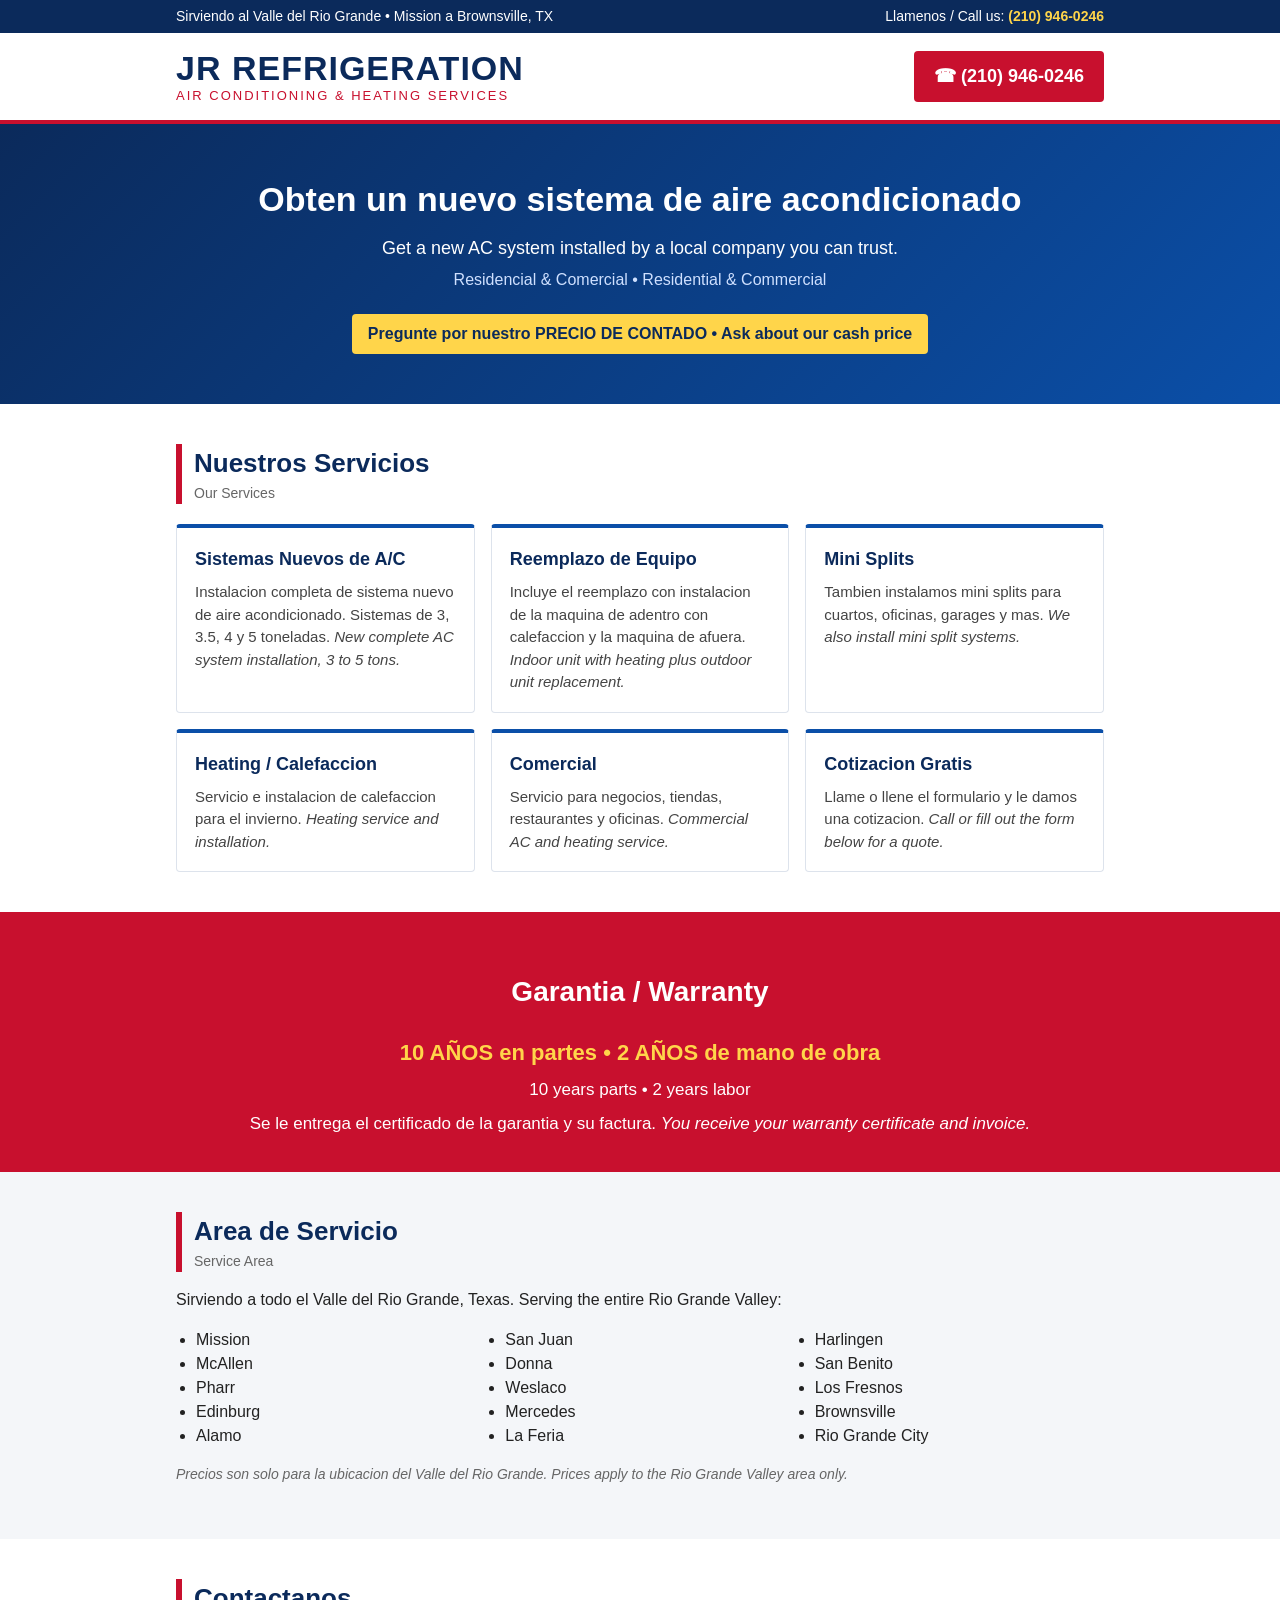
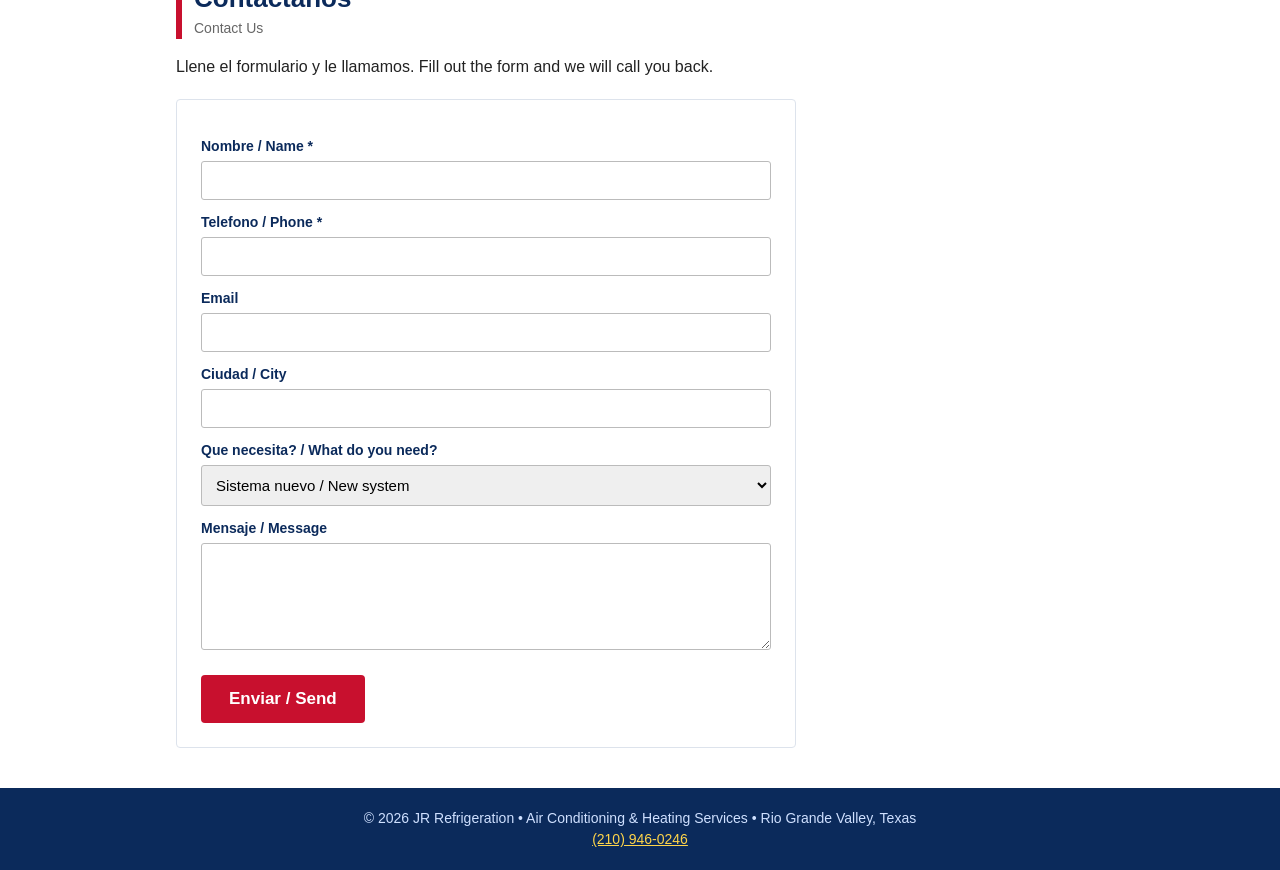
==== index.html @ d0d2687f "Redirect http to https Co-Authored-By: Claude Fable 5.1 <noreply@anthropic.com>" ====
<!DOCTYPE html>
<html lang="es">
<head>
<meta charset="utf-8">
<script>if(location.protocol==="http:"&&location.hostname.indexOf("localhost")<0){location.replace("https://"+location.host+location.pathname+location.search);}</script>
<title>JR Refrigeration | Aire Acondicionado y Heating | Rio Grande Valley, TX</title>
<meta name="viewport" content="width=device-width, initial-scale=1">
<meta name="description" content="JR Refrigeration - instalacion de aire acondicionado, heating y mini splits. Residencial y comercial. Sirviendo al Valle del Rio Grande desde Mission hasta Brownsville, Texas.">
<style>
* { box-sizing: border-box; }
body { margin: 0; font-family: Arial, Helvetica, sans-serif; color: #222; background: #f4f6f9; line-height: 1.5; }
a { color: #0b4fa8; }
.wrap { max-width: 960px; margin: 0 auto; padding: 0 16px; }

.topbar { background: #0b2a5b; color: #fff; font-size: 14px; padding: 6px 0; }
.topbar .wrap { display: flex; justify-content: space-between; flex-wrap: wrap; gap: 6px; }
.topbar a { color: #ffd54a; text-decoration: none; font-weight: bold; }

header { background: #ffffff; border-bottom: 4px solid #c8102e; padding: 18px 0; }
header .wrap { display: flex; align-items: center; justify-content: space-between; flex-wrap: wrap; gap: 12px; }
.logo { font-size: 34px; font-weight: 900; color: #0b2a5b; letter-spacing: 1px; line-height: 1; }
.logo span { display: block; font-size: 13px; font-weight: normal; letter-spacing: 2px; color: #c8102e; margin-top: 4px; }
.callbtn { background: #c8102e; color: #fff; text-decoration: none; padding: 12px 20px; border-radius: 4px; font-weight: bold; font-size: 18px; }

.hero { background: #0b4fa8; background: linear-gradient(135deg, #0b2a5b 0%, #0b4fa8 100%); color: #fff; padding: 50px 0; text-align: center; }
.hero h1 { margin: 0 0 10px; font-size: 34px; }
.hero p { margin: 6px 0; font-size: 18px; }
.hero .sub { color: #cfe0ff; font-size: 16px; }
.hero .badge { display: inline-block; background: #ffd54a; color: #0b2a5b; font-weight: bold; padding: 8px 16px; border-radius: 4px; margin-top: 16px; }

section { padding: 40px 0; }
section h2 { color: #0b2a5b; font-size: 26px; margin: 0 0 6px; border-left: 6px solid #c8102e; padding-left: 12px; }
section h2 small { display: block; font-size: 14px; color: #666; font-weight: normal; }
.white { background: #fff; }

.grid { display: grid; grid-template-columns: repeat(auto-fit, minmax(260px, 1fr)); gap: 16px; margin-top: 20px; }
.card { background: #fff; border: 1px solid #dde3ec; border-top: 4px solid #0b4fa8; padding: 18px; border-radius: 4px; }
.card h3 { margin: 0 0 8px; color: #0b2a5b; font-size: 18px; }
.card p { margin: 0; font-size: 15px; color: #444; }

.warranty { background: #c8102e; color: #fff; text-align: center; padding: 36px 0; }
.warranty h2 { color: #fff; border: 0; padding: 0; font-size: 28px; }
.warranty p { margin: 8px 0 0; font-size: 17px; }
.warranty .big { font-size: 22px; font-weight: bold; color: #ffd54a; }

.cities { columns: 3; column-gap: 20px; margin: 16px 0 0; padding-left: 20px; }
.note { font-size: 14px; color: #666; font-style: italic; margin-top: 16px; }

form { background: #fff; border: 1px solid #dde3ec; padding: 24px; border-radius: 4px; margin-top: 20px; max-width: 620px; }
form label { display: block; font-weight: bold; margin: 12px 0 4px; font-size: 14px; color: #0b2a5b; }
form input, form select, form textarea { width: 100%; padding: 10px; border: 1px solid #bbb; border-radius: 3px; font-size: 15px; font-family: Arial; }
form button { margin-top: 18px; background: #c8102e; color: #fff; border: 0; padding: 14px 28px; font-size: 17px; font-weight: bold; border-radius: 4px; cursor: pointer; }
form button:hover { background: #a50d25; }

footer { background: #0b2a5b; color: #cfe0ff; text-align: center; padding: 20px 0; font-size: 14px; }
footer a { color: #ffd54a; }

@media (max-width: 600px) {
  .logo { font-size: 28px; }
  .hero h1 { font-size: 26px; }
  .cities { columns: 2; }
}
</style>
</head>
<body>

<div class="topbar">
  <div class="wrap">
    <div>Sirviendo al Valle del Rio Grande &bull; Mission a Brownsville, TX</div>
    <div>Llamenos / Call us: <a href="tel:+12109460246">(210) 946-0246</a></div>
  </div>
</div>

<header>
  <div class="wrap">
    <div class="logo">JR REFRIGERATION<span>AIR CONDITIONING &amp; HEATING SERVICES</span></div>
    <a class="callbtn" href="tel:+12109460246">&#9742; (210) 946-0246</a>
  </div>
</header>

<div class="hero">
  <div class="wrap">
    <h1>Obten un nuevo sistema de aire acondicionado</h1>
    <p>Get a new AC system installed by a local company you can trust.</p>
    <p class="sub">Residencial &amp; Comercial &bull; Residential &amp; Commercial</p>
    <div class="badge">Pregunte por nuestro PRECIO DE CONTADO &bull; Ask about our cash price</div>
  </div>
</div>

<section class="white">
  <div class="wrap">
    <h2>Nuestros Servicios <small>Our Services</small></h2>
    <div class="grid">
      <div class="card">
        <h3>Sistemas Nuevos de A/C</h3>
        <p>Instalacion completa de sistema nuevo de aire acondicionado. Sistemas de 3, 3.5, 4 y 5 toneladas. <em>New complete AC system installation, 3 to 5 tons.</em></p>
      </div>
      <div class="card">
        <h3>Reemplazo de Equipo</h3>
        <p>Incluye el reemplazo con instalacion de la maquina de adentro con calefaccion y la maquina de afuera. <em>Indoor unit with heating plus outdoor unit replacement.</em></p>
      </div>
      <div class="card">
        <h3>Mini Splits</h3>
        <p>Tambien instalamos mini splits para cuartos, oficinas, garages y mas. <em>We also install mini split systems.</em></p>
      </div>
      <div class="card">
        <h3>Heating / Calefaccion</h3>
        <p>Servicio e instalacion de calefaccion para el invierno. <em>Heating service and installation.</em></p>
      </div>
      <div class="card">
        <h3>Comercial</h3>
        <p>Servicio para negocios, tiendas, restaurantes y oficinas. <em>Commercial AC and heating service.</em></p>
      </div>
      <div class="card">
        <h3>Cotizacion Gratis</h3>
        <p>Llame o llene el formulario y le damos una cotizacion. <em>Call or fill out the form below for a quote.</em></p>
      </div>
    </div>
  </div>
</section>

<div class="warranty">
  <div class="wrap">
    <h2>Garantia / Warranty</h2>
    <p class="big">10 AÑOS en partes &bull; 2 AÑOS de mano de obra</p>
    <p>10 years parts &bull; 2 years labor</p>
    <p>Se le entrega el certificado de la garantia y su factura. <em>You receive your warranty certificate and invoice.</em></p>
  </div>
</div>

<section>
  <div class="wrap">
    <h2>Area de Servicio <small>Service Area</small></h2>
    <p>Sirviendo a todo el Valle del Rio Grande, Texas. Serving the entire Rio Grande Valley:</p>
    <ul class="cities">
      <li>Mission</li><li>McAllen</li><li>Pharr</li><li>Edinburg</li><li>Alamo</li><li>San Juan</li>
      <li>Donna</li><li>Weslaco</li><li>Mercedes</li><li>La Feria</li><li>Harlingen</li><li>San Benito</li>
      <li>Los Fresnos</li><li>Brownsville</li><li>Rio Grande City</li>
    </ul>
    <p class="note">Precios son solo para la ubicacion del Valle del Rio Grande. Prices apply to the Rio Grande Valley area only.</p>
  </div>
</section>

<section class="white" id="contacto">
  <div class="wrap">
    <h2>Contactanos <small>Contact Us</small></h2>
    <p>Llene el formulario y le llamamos. Fill out the form and we will call you back.</p>
    <form action="https://formsubmit.co/gr3742780@gmail.com" method="POST">
      <input type="hidden" name="_subject" value="Nuevo contacto - JR Refrigeration website">
      <input type="hidden" name="_captcha" value="false">
      <input type="hidden" name="_template" value="table">
      <label>Nombre / Name *</label>
      <input type="text" name="nombre" required>
      <label>Telefono / Phone *</label>
      <input type="tel" name="telefono" required>
      <label>Email</label>
      <input type="email" name="email">
      <label>Ciudad / City</label>
      <input type="text" name="ciudad">
      <label>Que necesita? / What do you need?</label>
      <select name="servicio">
        <option>Sistema nuevo / New system</option>
        <option>Reemplazo de equipo / Replacement</option>
        <option>Mini split</option>
        <option>Heating / Calefaccion</option>
        <option>Comercial / Commercial</option>
        <option>Otro / Other</option>
      </select>
      <label>Mensaje / Message</label>
      <textarea name="mensaje" rows="5"></textarea>
      <button type="submit">Enviar / Send</button>
    </form>
  </div>
</section>

<footer>
  <div class="wrap">
    &copy; 2026 JR Refrigeration &bull; Air Conditioning &amp; Heating Services &bull; Rio Grande Valley, Texas<br>
    <a href="tel:+12109460246">(210) 946-0246</a>
  </div>
</footer>

</body>
</html>
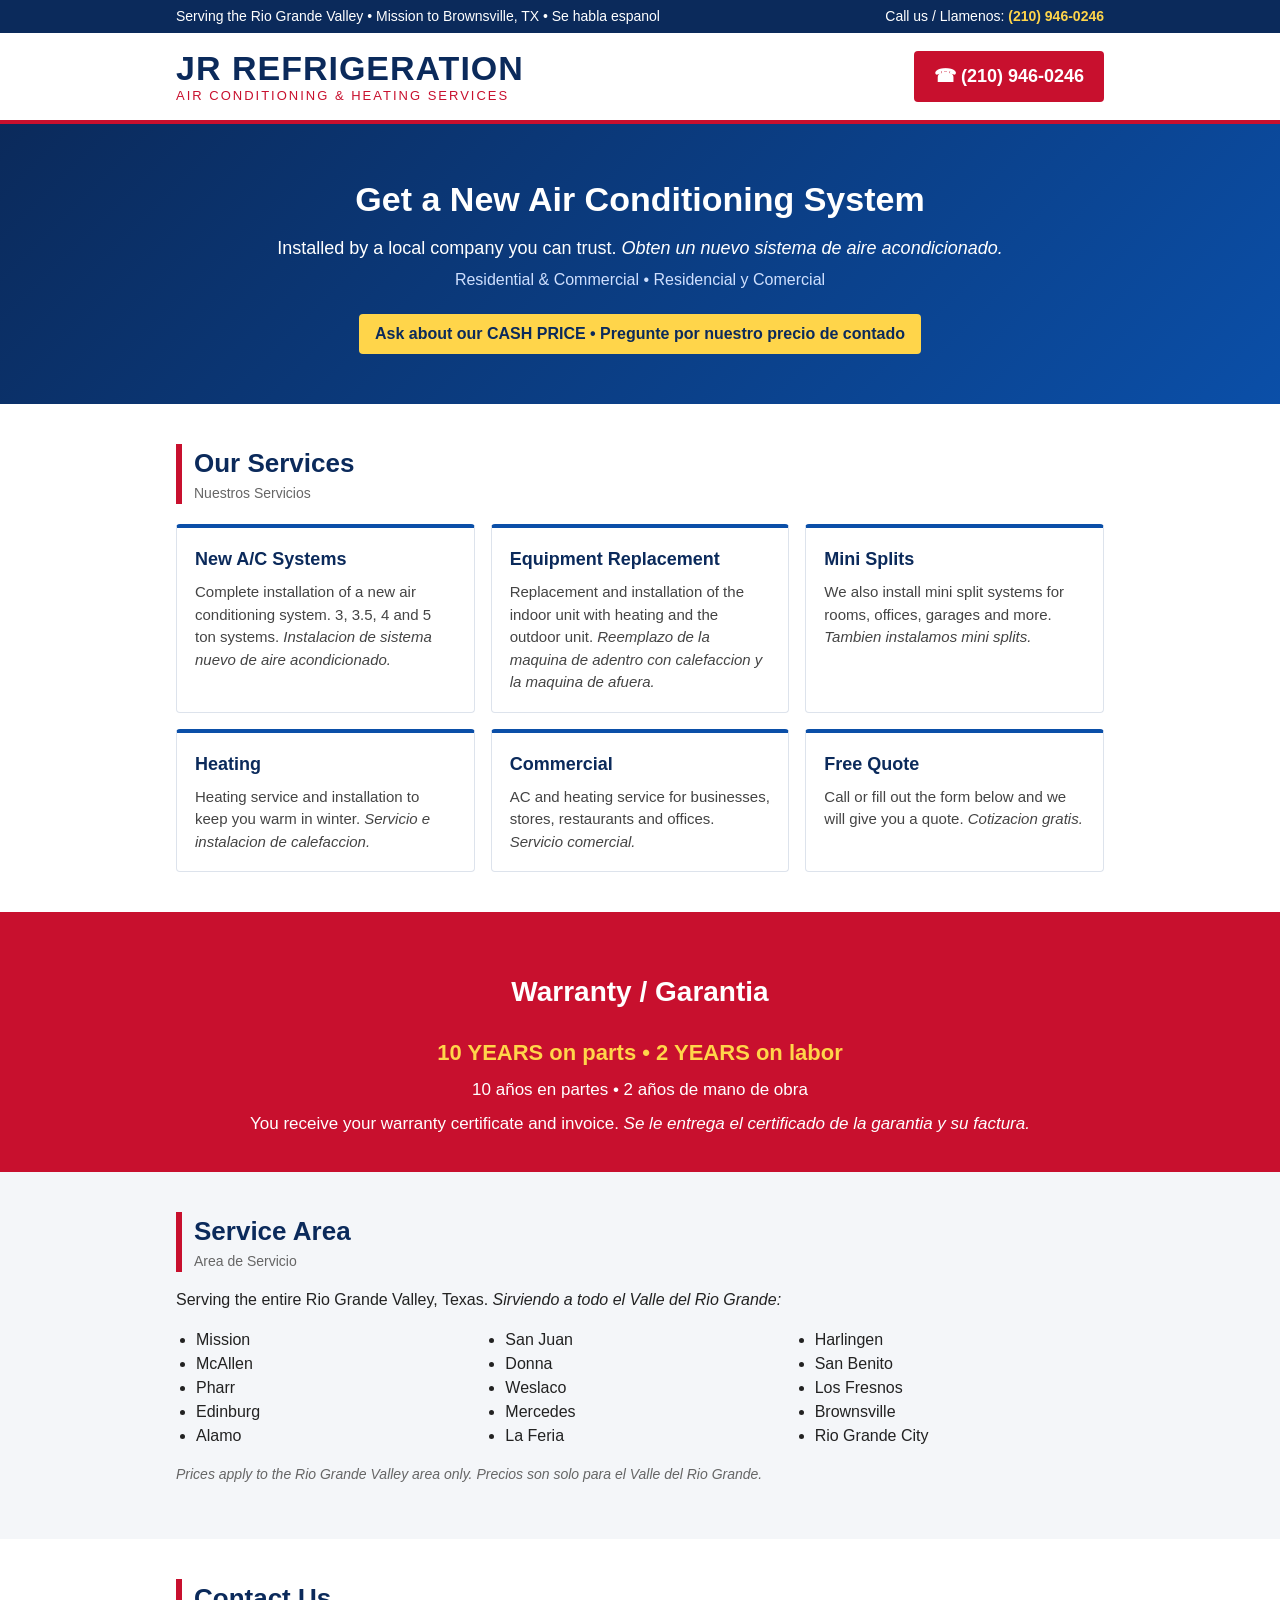
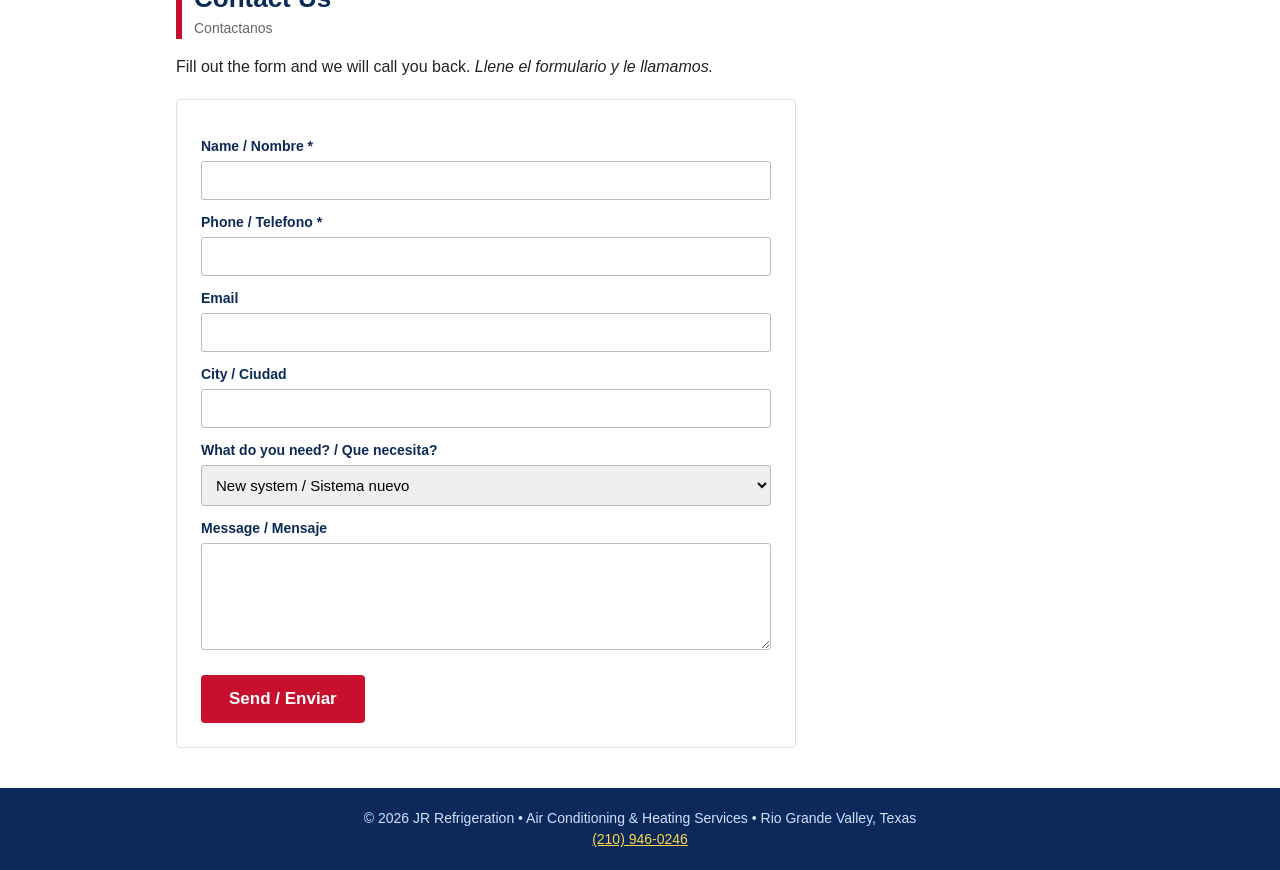
==== commit 2a59a7c4: "English-first copy Co-Authored-By: Claude Fable 5.1 <noreply@anthropic.com>" ====
--- a/index.html
+++ b/index.html
@@ -1,11 +1,11 @@
 <!DOCTYPE html>
-<html lang="es">
+<html lang="en">
 <head>
 <meta charset="utf-8">
 <script>if(location.protocol==="http:"&&location.hostname.indexOf("localhost")<0){location.replace("https://"+location.host+location.pathname+location.search);}</script>
-<title>JR Refrigeration | Aire Acondicionado y Heating | Rio Grande Valley, TX</title>
+<title>JR Refrigeration | Air Conditioning &amp; Heating | Rio Grande Valley, TX</title>
 <meta name="viewport" content="width=device-width, initial-scale=1">
-<meta name="description" content="JR Refrigeration - instalacion de aire acondicionado, heating y mini splits. Residencial y comercial. Sirviendo al Valle del Rio Grande desde Mission hasta Brownsville, Texas.">
+<meta name="description" content="JR Refrigeration - air conditioning installation, heating and mini splits. Residential and commercial. Serving the Rio Grande Valley from Mission to Brownsville, Texas. Se habla espanol.">
 <style>
 * { box-sizing: border-box; }
 body { margin: 0; font-family: Arial, Helvetica, sans-serif; color: #222; background: #f4f6f9; line-height: 1.5; }
@@ -66,8 +66,8 @@
 
 <div class="topbar">
   <div class="wrap">
-    <div>Sirviendo al Valle del Rio Grande &bull; Mission a Brownsville, TX</div>
-    <div>Llamenos / Call us: <a href="tel:+12109460246">(210) 946-0246</a></div>
+    <div>Serving the Rio Grande Valley &bull; Mission to Brownsville, TX &bull; Se habla espanol</div>
+    <div>Call us / Llamenos: <a href="tel:+12109460246">(210) 946-0246</a></div>
   </div>
 </div>
 
@@ -80,40 +80,40 @@
 
 <div class="hero">
   <div class="wrap">
-    <h1>Obten un nuevo sistema de aire acondicionado</h1>
-    <p>Get a new AC system installed by a local company you can trust.</p>
-    <p class="sub">Residencial &amp; Comercial &bull; Residential &amp; Commercial</p>
-    <div class="badge">Pregunte por nuestro PRECIO DE CONTADO &bull; Ask about our cash price</div>
+    <h1>Get a New Air Conditioning System</h1>
+    <p>Installed by a local company you can trust. <em>Obten un nuevo sistema de aire acondicionado.</em></p>
+    <p class="sub">Residential &amp; Commercial &bull; Residencial y Comercial</p>
+    <div class="badge">Ask about our CASH PRICE &bull; Pregunte por nuestro precio de contado</div>
   </div>
 </div>
 
 <section class="white">
   <div class="wrap">
-    <h2>Nuestros Servicios <small>Our Services</small></h2>
+    <h2>Our Services <small>Nuestros Servicios</small></h2>
     <div class="grid">
       <div class="card">
-        <h3>Sistemas Nuevos de A/C</h3>
-        <p>Instalacion completa de sistema nuevo de aire acondicionado. Sistemas de 3, 3.5, 4 y 5 toneladas. <em>New complete AC system installation, 3 to 5 tons.</em></p>
+        <h3>New A/C Systems</h3>
+        <p>Complete installation of a new air conditioning system. 3, 3.5, 4 and 5 ton systems. <em>Instalacion de sistema nuevo de aire acondicionado.</em></p>
       </div>
       <div class="card">
-        <h3>Reemplazo de Equipo</h3>
-        <p>Incluye el reemplazo con instalacion de la maquina de adentro con calefaccion y la maquina de afuera. <em>Indoor unit with heating plus outdoor unit replacement.</em></p>
+        <h3>Equipment Replacement</h3>
+        <p>Replacement and installation of the indoor unit with heating and the outdoor unit. <em>Reemplazo de la maquina de adentro con calefaccion y la maquina de afuera.</em></p>
       </div>
       <div class="card">
         <h3>Mini Splits</h3>
-        <p>Tambien instalamos mini splits para cuartos, oficinas, garages y mas. <em>We also install mini split systems.</em></p>
+        <p>We also install mini split systems for rooms, offices, garages and more. <em>Tambien instalamos mini splits.</em></p>
       </div>
       <div class="card">
-        <h3>Heating / Calefaccion</h3>
-        <p>Servicio e instalacion de calefaccion para el invierno. <em>Heating service and installation.</em></p>
+        <h3>Heating</h3>
+        <p>Heating service and installation to keep you warm in winter. <em>Servicio e instalacion de calefaccion.</em></p>
       </div>
       <div class="card">
-        <h3>Comercial</h3>
-        <p>Servicio para negocios, tiendas, restaurantes y oficinas. <em>Commercial AC and heating service.</em></p>
+        <h3>Commercial</h3>
+        <p>AC and heating service for businesses, stores, restaurants and offices. <em>Servicio comercial.</em></p>
       </div>
       <div class="card">
-        <h3>Cotizacion Gratis</h3>
-        <p>Llame o llene el formulario y le damos una cotizacion. <em>Call or fill out the form below for a quote.</em></p>
+        <h3>Free Quote</h3>
+        <p>Call or fill out the form below and we will give you a quote. <em>Cotizacion gratis.</em></p>
       </div>
     </div>
   </div>
@@ -121,54 +121,54 @@
 
 <div class="warranty">
   <div class="wrap">
-    <h2>Garantia / Warranty</h2>
-    <p class="big">10 AÑOS en partes &bull; 2 AÑOS de mano de obra</p>
-    <p>10 years parts &bull; 2 years labor</p>
-    <p>Se le entrega el certificado de la garantia y su factura. <em>You receive your warranty certificate and invoice.</em></p>
+    <h2>Warranty / Garantia</h2>
+    <p class="big">10 YEARS on parts &bull; 2 YEARS on labor</p>
+    <p>10 años en partes &bull; 2 años de mano de obra</p>
+    <p>You receive your warranty certificate and invoice. <em>Se le entrega el certificado de la garantia y su factura.</em></p>
   </div>
 </div>
 
 <section>
   <div class="wrap">
-    <h2>Area de Servicio <small>Service Area</small></h2>
-    <p>Sirviendo a todo el Valle del Rio Grande, Texas. Serving the entire Rio Grande Valley:</p>
+    <h2>Service Area <small>Area de Servicio</small></h2>
+    <p>Serving the entire Rio Grande Valley, Texas. <em>Sirviendo a todo el Valle del Rio Grande:</em></p>
     <ul class="cities">
       <li>Mission</li><li>McAllen</li><li>Pharr</li><li>Edinburg</li><li>Alamo</li><li>San Juan</li>
       <li>Donna</li><li>Weslaco</li><li>Mercedes</li><li>La Feria</li><li>Harlingen</li><li>San Benito</li>
       <li>Los Fresnos</li><li>Brownsville</li><li>Rio Grande City</li>
     </ul>
-    <p class="note">Precios son solo para la ubicacion del Valle del Rio Grande. Prices apply to the Rio Grande Valley area only.</p>
+    <p class="note">Prices apply to the Rio Grande Valley area only. Precios son solo para el Valle del Rio Grande.</p>
   </div>
 </section>
 
 <section class="white" id="contacto">
   <div class="wrap">
-    <h2>Contactanos <small>Contact Us</small></h2>
-    <p>Llene el formulario y le llamamos. Fill out the form and we will call you back.</p>
+    <h2>Contact Us <small>Contactanos</small></h2>
+    <p>Fill out the form and we will call you back. <em>Llene el formulario y le llamamos.</em></p>
     <form action="https://formsubmit.co/gr3742780@gmail.com" method="POST">
-      <input type="hidden" name="_subject" value="Nuevo contacto - JR Refrigeration website">
+      <input type="hidden" name="_subject" value="New contact - JR Refrigeration website">
       <input type="hidden" name="_captcha" value="false">
       <input type="hidden" name="_template" value="table">
-      <label>Nombre / Name *</label>
+      <label>Name / Nombre *</label>
       <input type="text" name="nombre" required>
-      <label>Telefono / Phone *</label>
+      <label>Phone / Telefono *</label>
       <input type="tel" name="telefono" required>
       <label>Email</label>
       <input type="email" name="email">
-      <label>Ciudad / City</label>
+      <label>City / Ciudad</label>
       <input type="text" name="ciudad">
-      <label>Que necesita? / What do you need?</label>
+      <label>What do you need? / Que necesita?</label>
       <select name="servicio">
-        <option>Sistema nuevo / New system</option>
-        <option>Reemplazo de equipo / Replacement</option>
+        <option>New system / Sistema nuevo</option>
+        <option>Replacement / Reemplazo de equipo</option>
         <option>Mini split</option>
         <option>Heating / Calefaccion</option>
-        <option>Comercial / Commercial</option>
-        <option>Otro / Other</option>
+        <option>Commercial / Comercial</option>
+        <option>Other / Otro</option>
       </select>
-      <label>Mensaje / Message</label>
+      <label>Message / Mensaje</label>
       <textarea name="mensaje" rows="5"></textarea>
-      <button type="submit">Enviar / Send</button>
+      <button type="submit">Send / Enviar</button>
     </form>
   </div>
 </section>
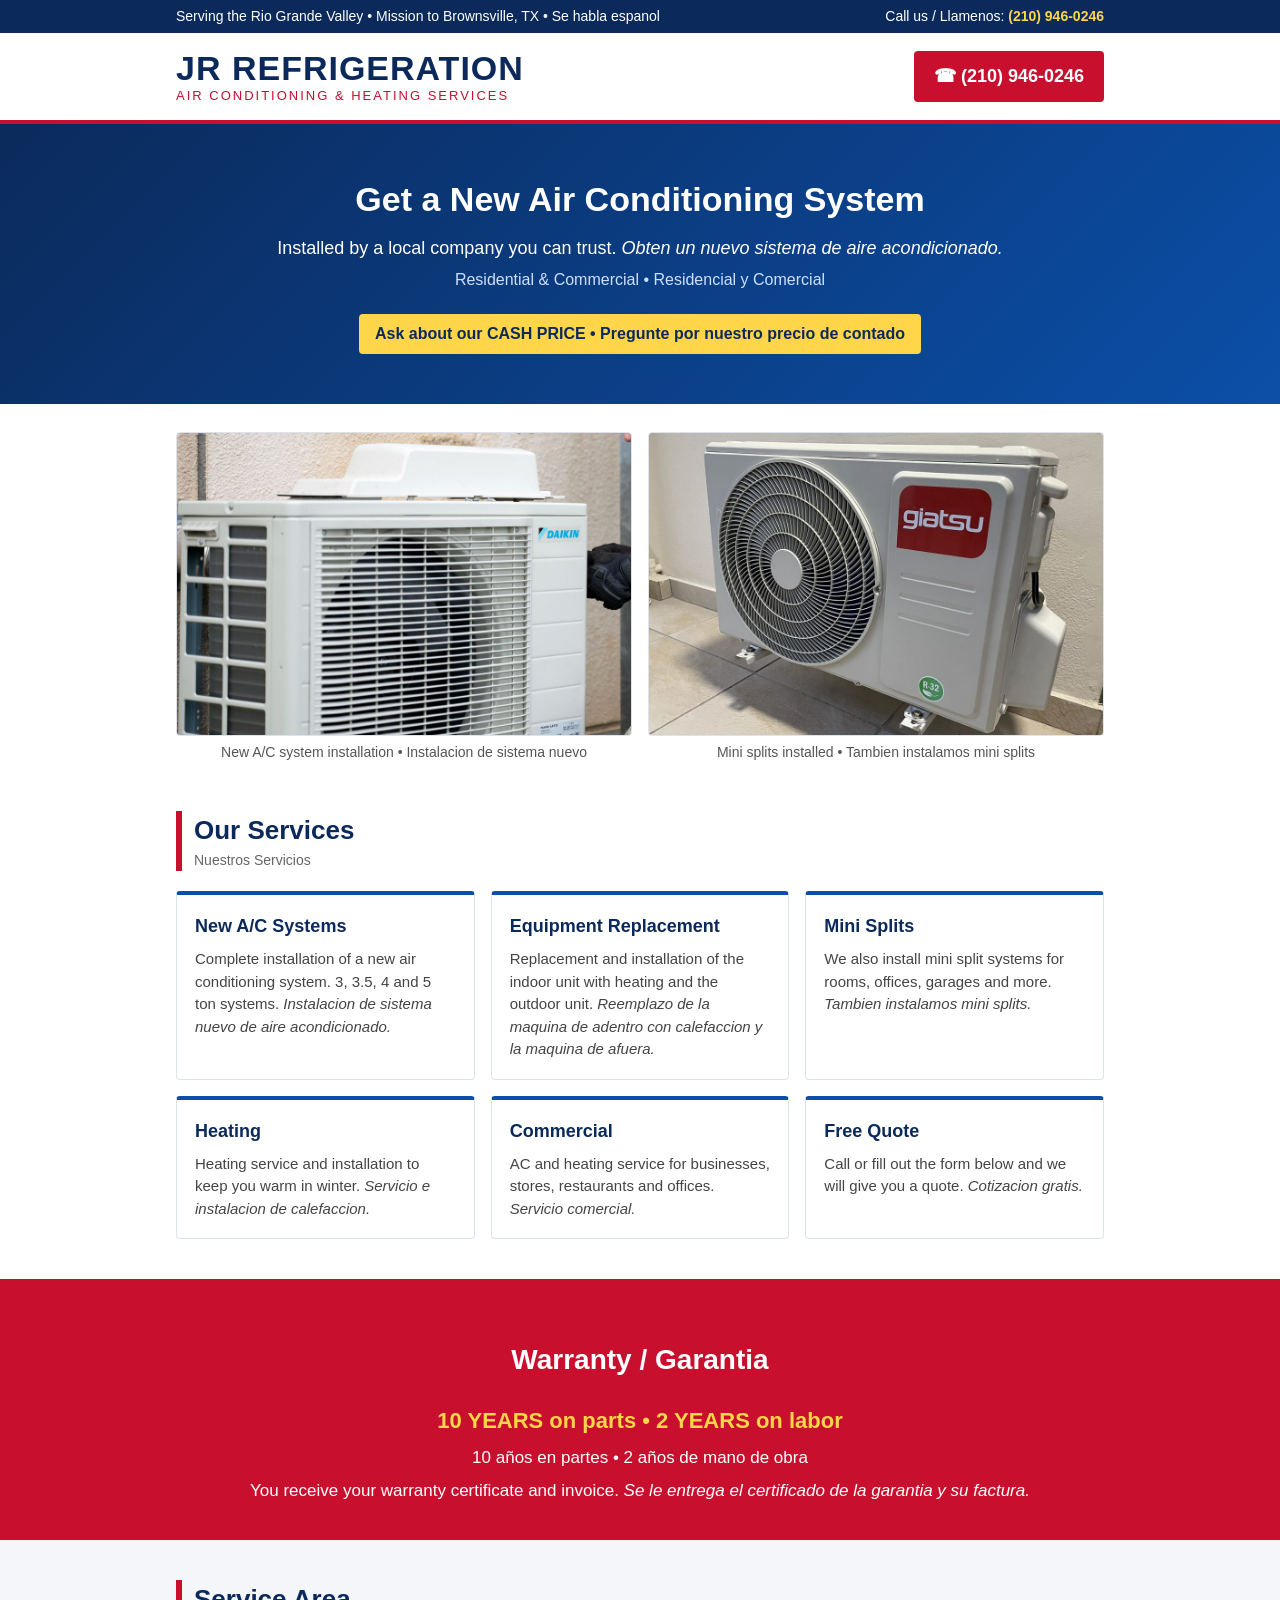
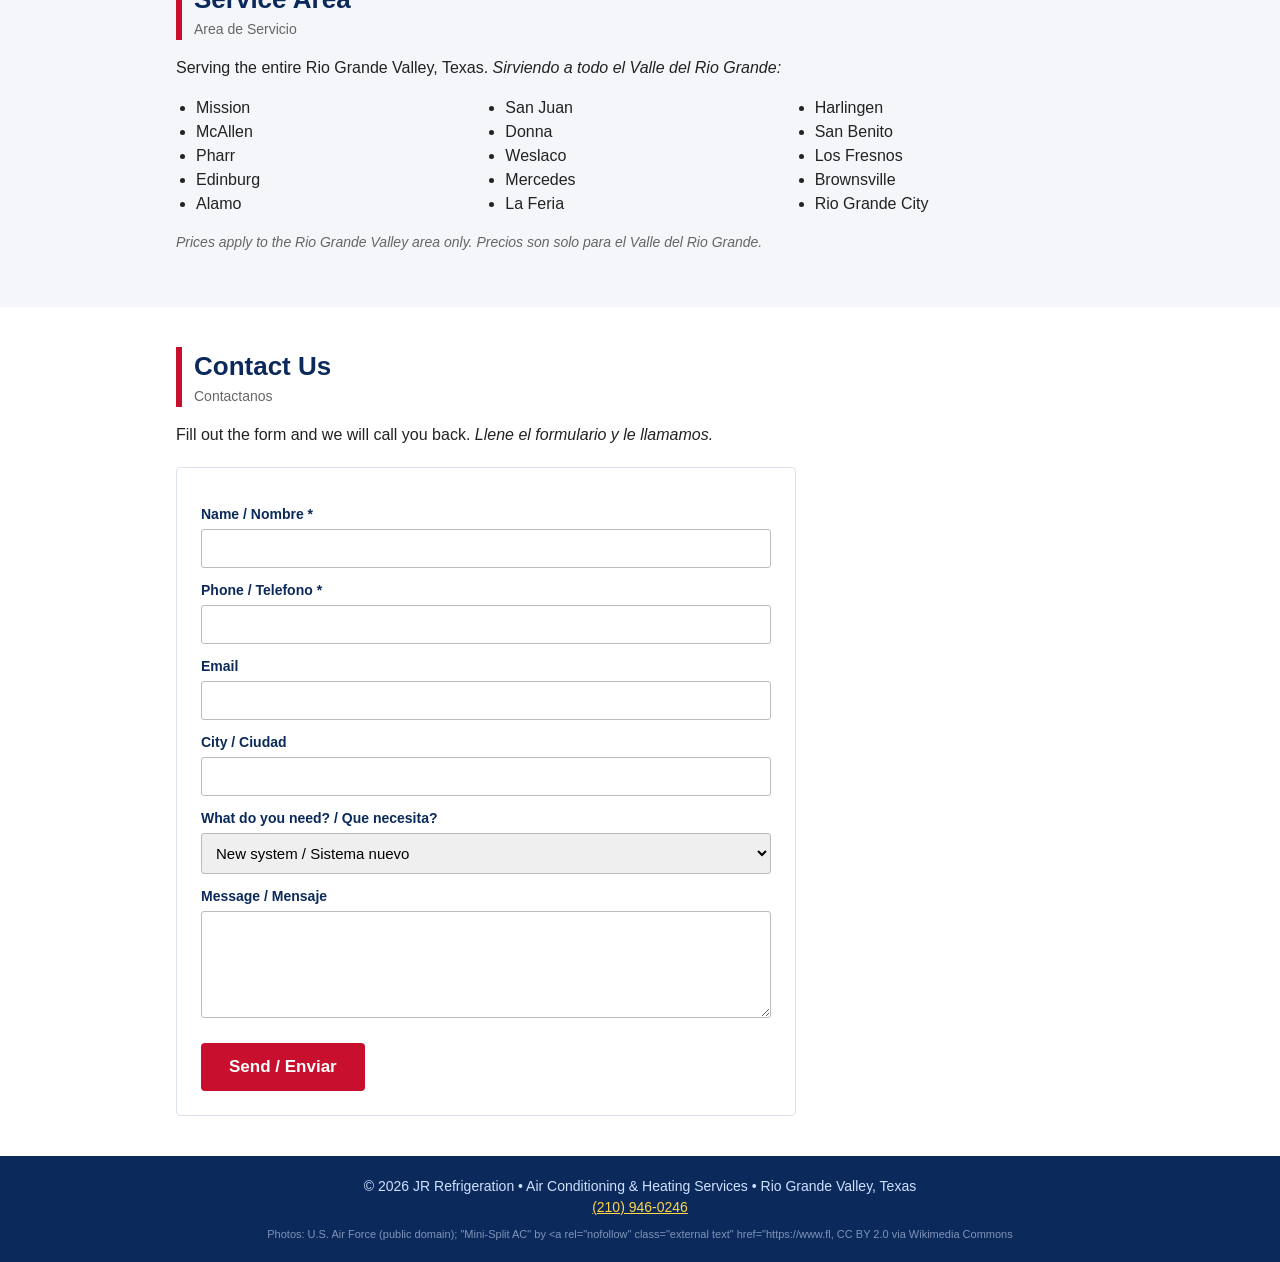
==== commit 27d3936c: "Add two photos Co-Authored-By: Claude Fable 5.1 <noreply@anthropic.com>" ====
--- a/index.html
+++ b/index.html
@@ -28,6 +28,13 @@
 .hero .sub { color: #cfe0ff; font-size: 16px; }
 .hero .badge { display: inline-block; background: #ffd54a; color: #0b2a5b; font-weight: bold; padding: 8px 16px; border-radius: 4px; margin-top: 16px; }
 
+.photos { background: #fff; padding: 28px 0 8px; }
+.photos .wrap { display: grid; grid-template-columns: 1fr 1fr; gap: 16px; }
+.photos figure { margin: 0; }
+.photos img { width: 100%; height: auto; display: block; border: 1px solid #dde3ec; border-radius: 4px; }
+.photos figcaption { font-size: 14px; color: #555; margin-top: 6px; text-align: center; }
+.credit { font-size: 11px; color: #7f93b8; margin-top: 8px; }
+@media (max-width: 600px) { .photos .wrap { grid-template-columns: 1fr; } }
 section { padding: 40px 0; }
 section h2 { color: #0b2a5b; font-size: 26px; margin: 0 0 6px; border-left: 6px solid #c8102e; padding-left: 12px; }
 section h2 small { display: block; font-size: 14px; color: #666; font-weight: normal; }
@@ -84,6 +91,13 @@
     <p>Installed by a local company you can trust. <em>Obten un nuevo sistema de aire acondicionado.</em></p>
     <p class="sub">Residential &amp; Commercial &bull; Residencial y Comercial</p>
     <div class="badge">Ask about our CASH PRICE &bull; Pregunte por nuestro precio de contado</div>
+  </div>
+</div>
+
+<div class="photos">
+  <div class="wrap">
+    <figure><img src="images/ac-install.jpg" alt="Technician installing a central air conditioning condenser unit" width="1000" height="666"><figcaption>New A/C system installation &bull; Instalacion de sistema nuevo</figcaption></figure>
+    <figure><img src="images/mini-split.jpg" alt="Mini split air conditioner outdoor unit" width="1000" height="666"><figcaption>Mini splits installed &bull; Tambien instalamos mini splits</figcaption></figure>
   </div>
 </div>
 
@@ -177,6 +191,7 @@
   <div class="wrap">
     &copy; 2026 JR Refrigeration &bull; Air Conditioning &amp; Heating Services &bull; Rio Grande Valley, Texas<br>
     <a href="tel:+12109460246">(210) 946-0246</a>
+    <div class="credit">Photos: U.S. Air Force (public domain); "Mini-Split AC" by &lt;a rel=&quot;nofollow&quot; class=&quot;external text&quot; href=&quot;https://www.fl, CC BY 2.0 via Wikimedia Commons</div>
   </div>
 </footer>
 
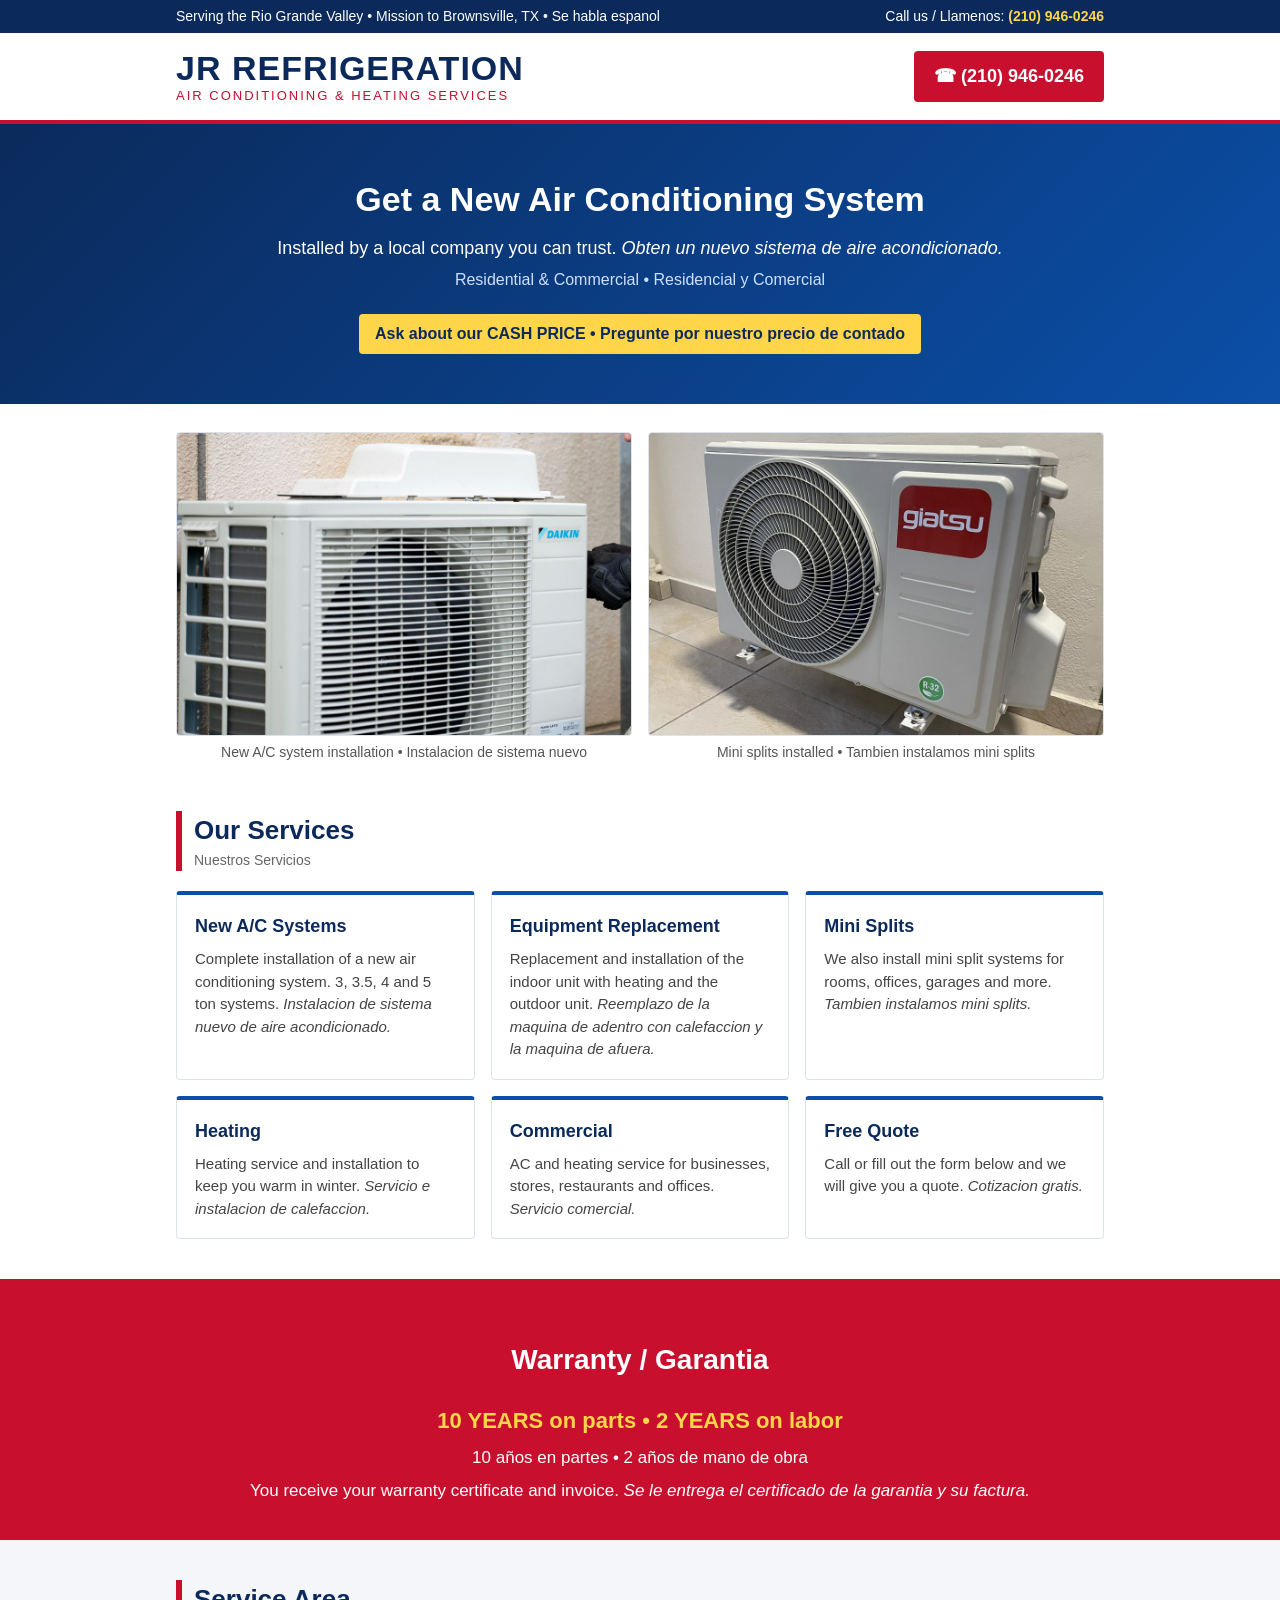
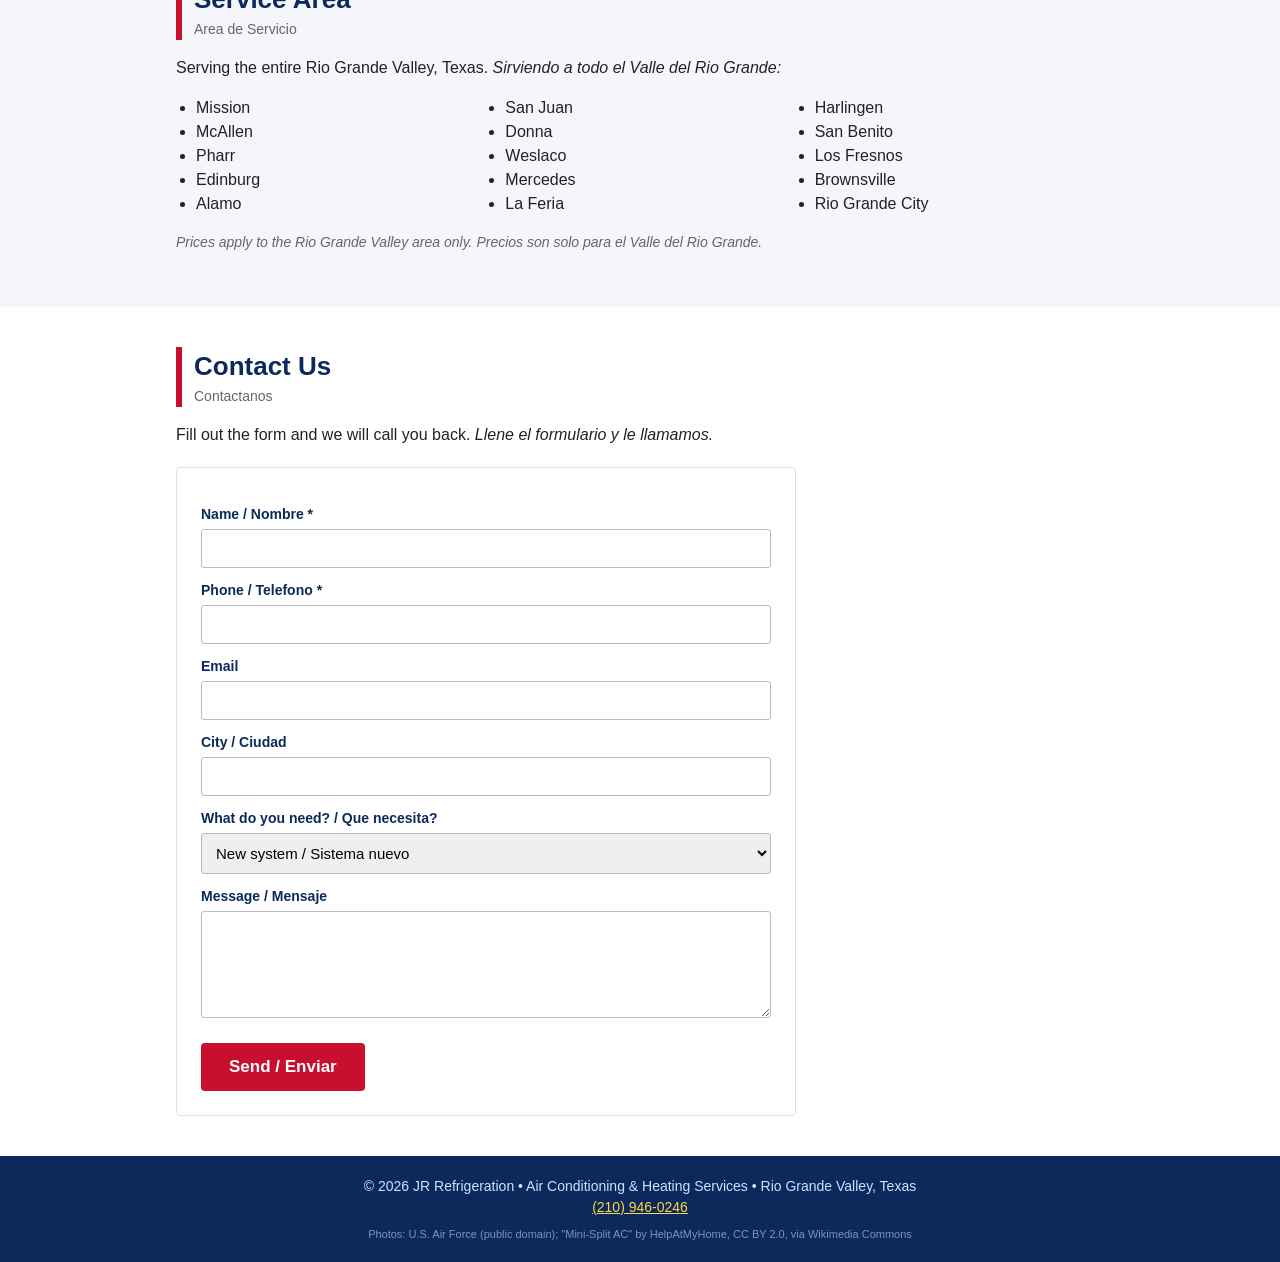
==== commit ba68d4c6: "Fix photo credit Co-Authored-By: Claude Fable 5.1 <noreply@anthropic.com>" ====
--- a/index.html
+++ b/index.html
@@ -191,7 +191,7 @@
   <div class="wrap">
     &copy; 2026 JR Refrigeration &bull; Air Conditioning &amp; Heating Services &bull; Rio Grande Valley, Texas<br>
     <a href="tel:+12109460246">(210) 946-0246</a>
-    <div class="credit">Photos: U.S. Air Force (public domain); "Mini-Split AC" by &lt;a rel=&quot;nofollow&quot; class=&quot;external text&quot; href=&quot;https://www.fl, CC BY 2.0 via Wikimedia Commons</div>
+    <div class="credit">Photos: U.S. Air Force (public domain); "Mini-Split AC" by HelpAtMyHome, CC BY 2.0, via Wikimedia Commons</div>
   </div>
 </footer>
 
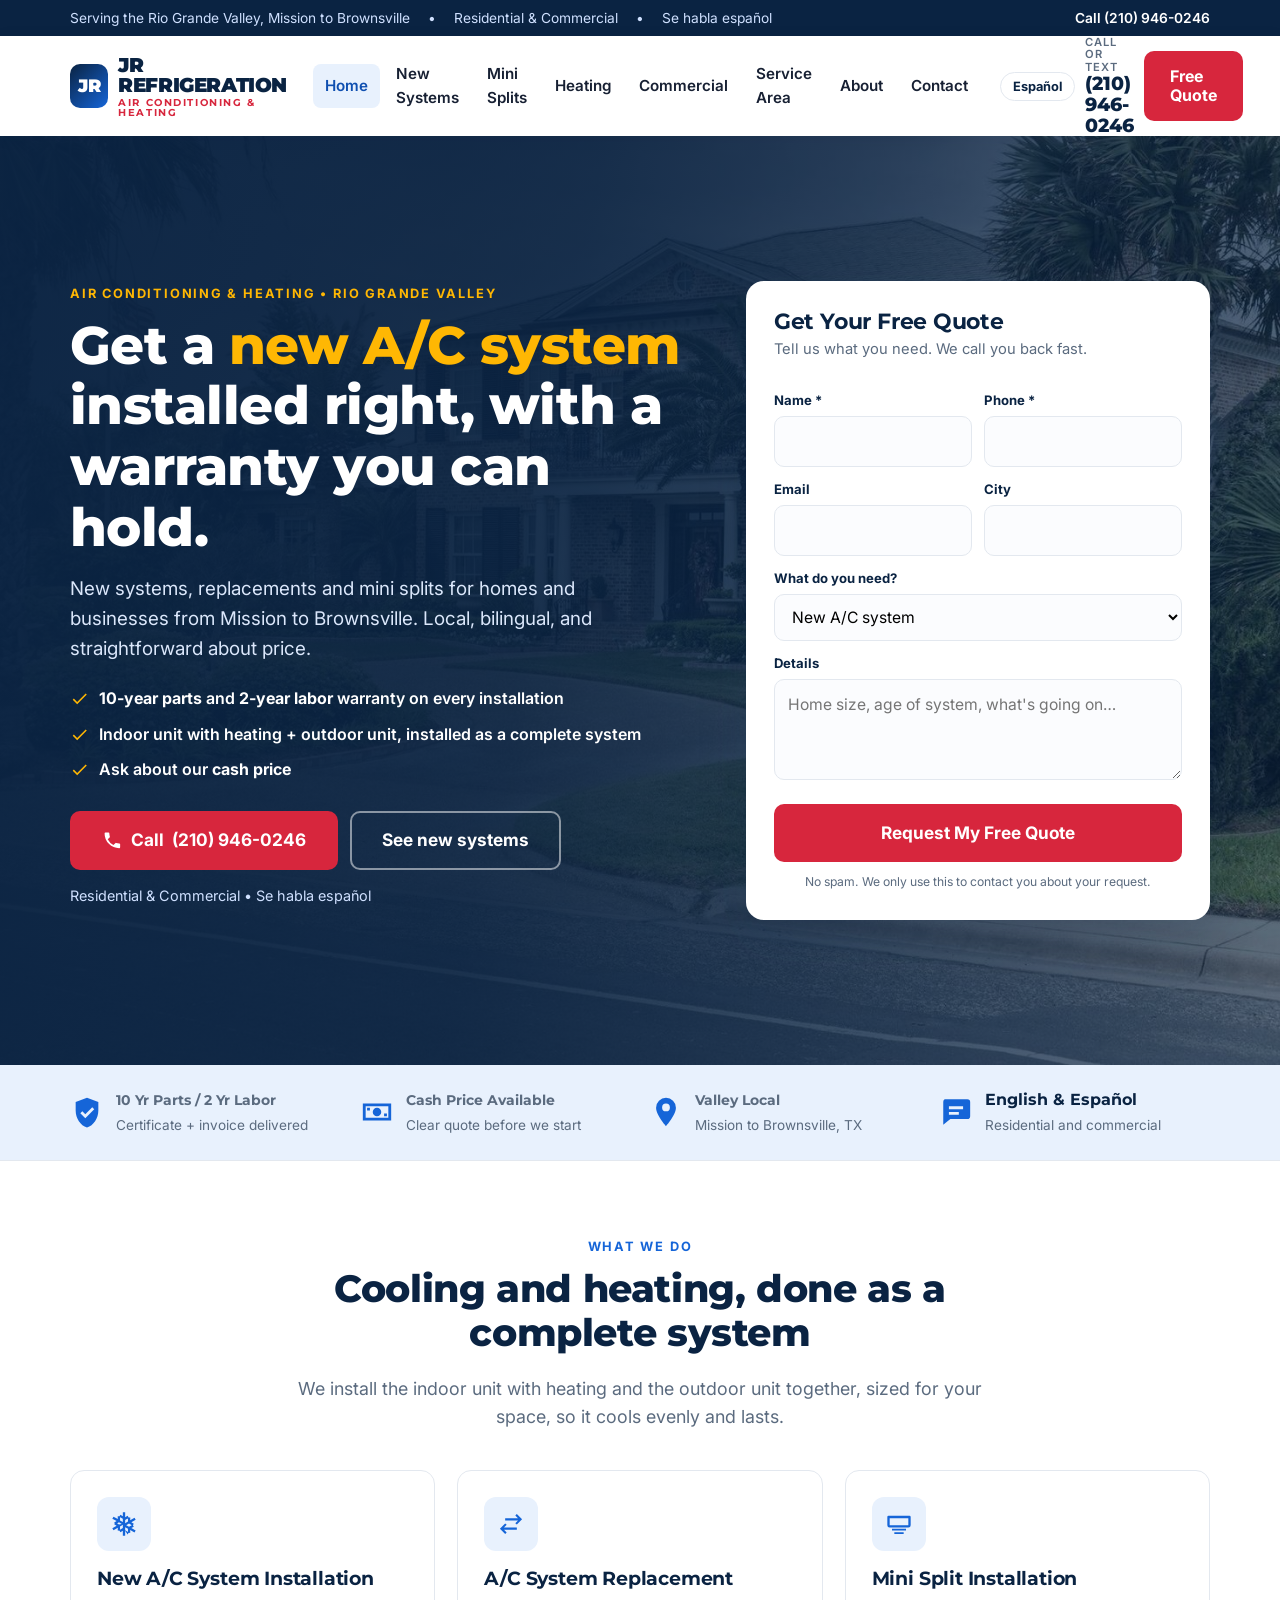
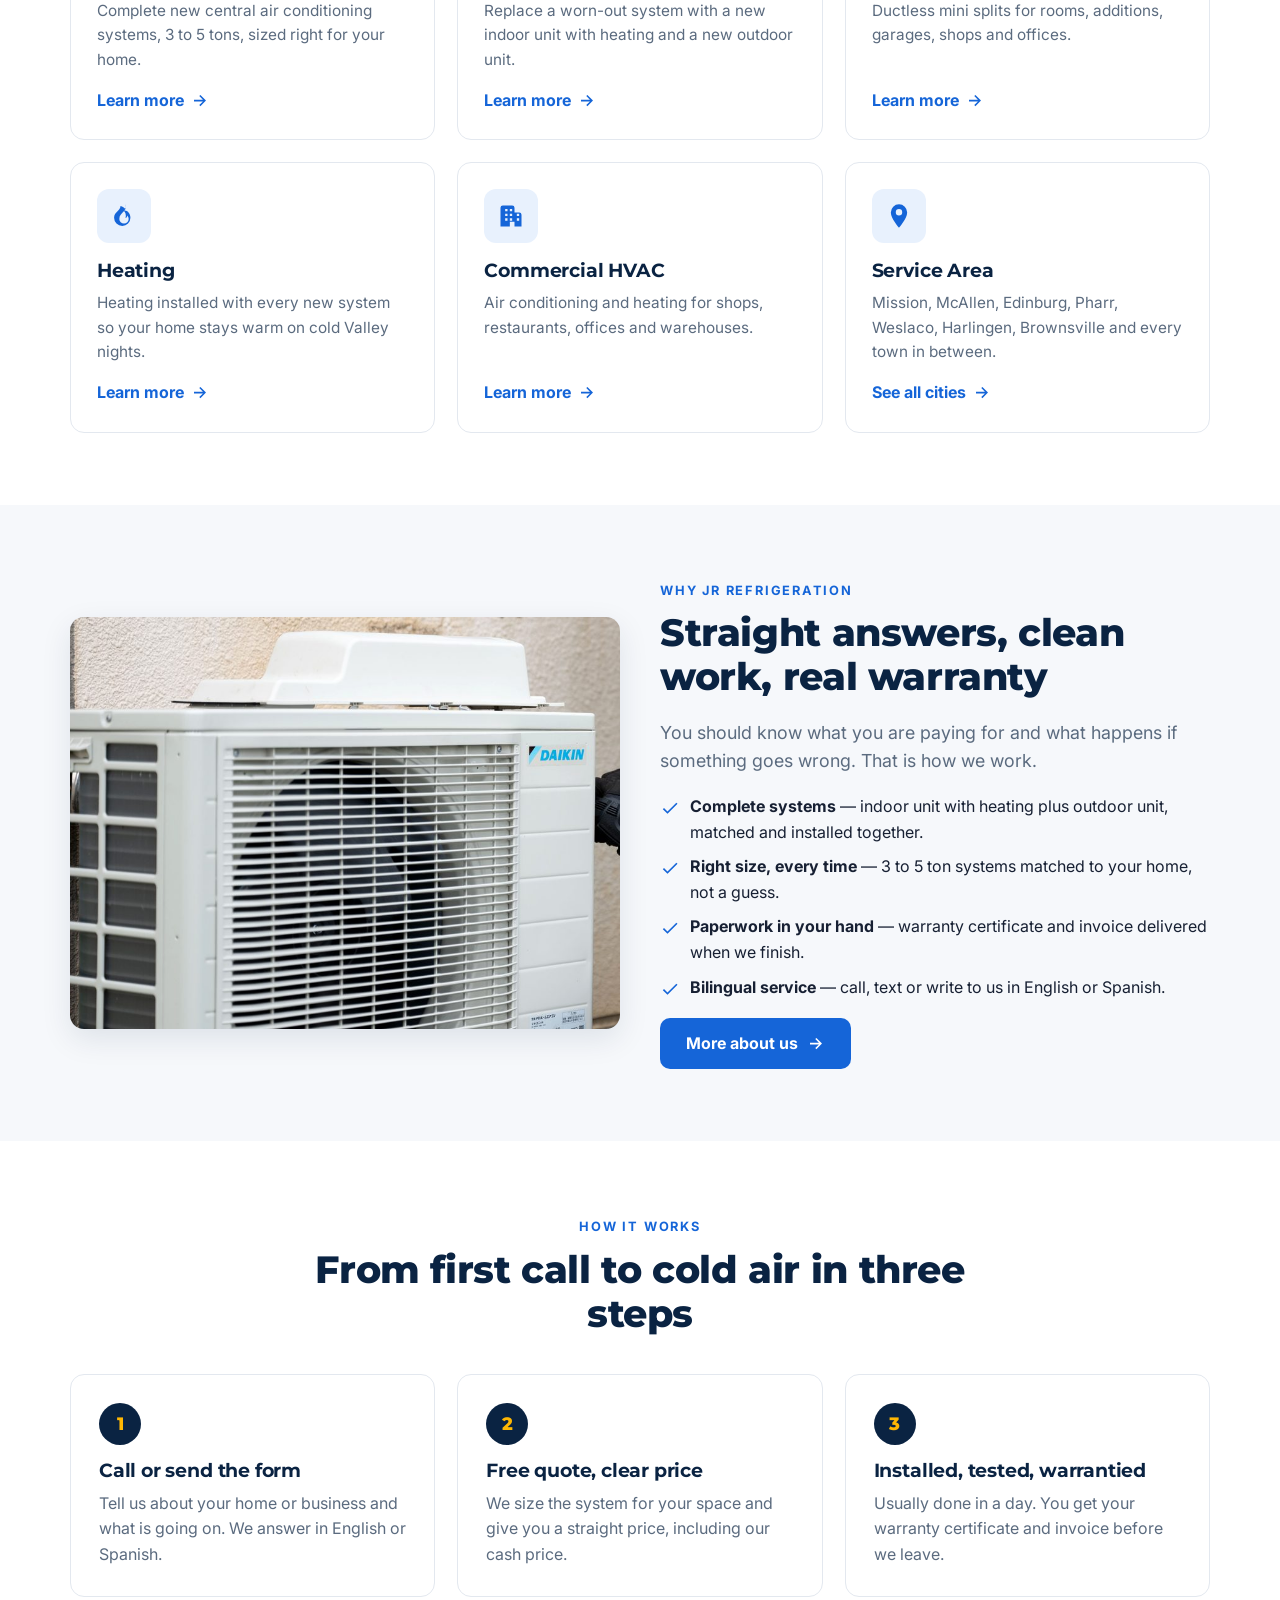
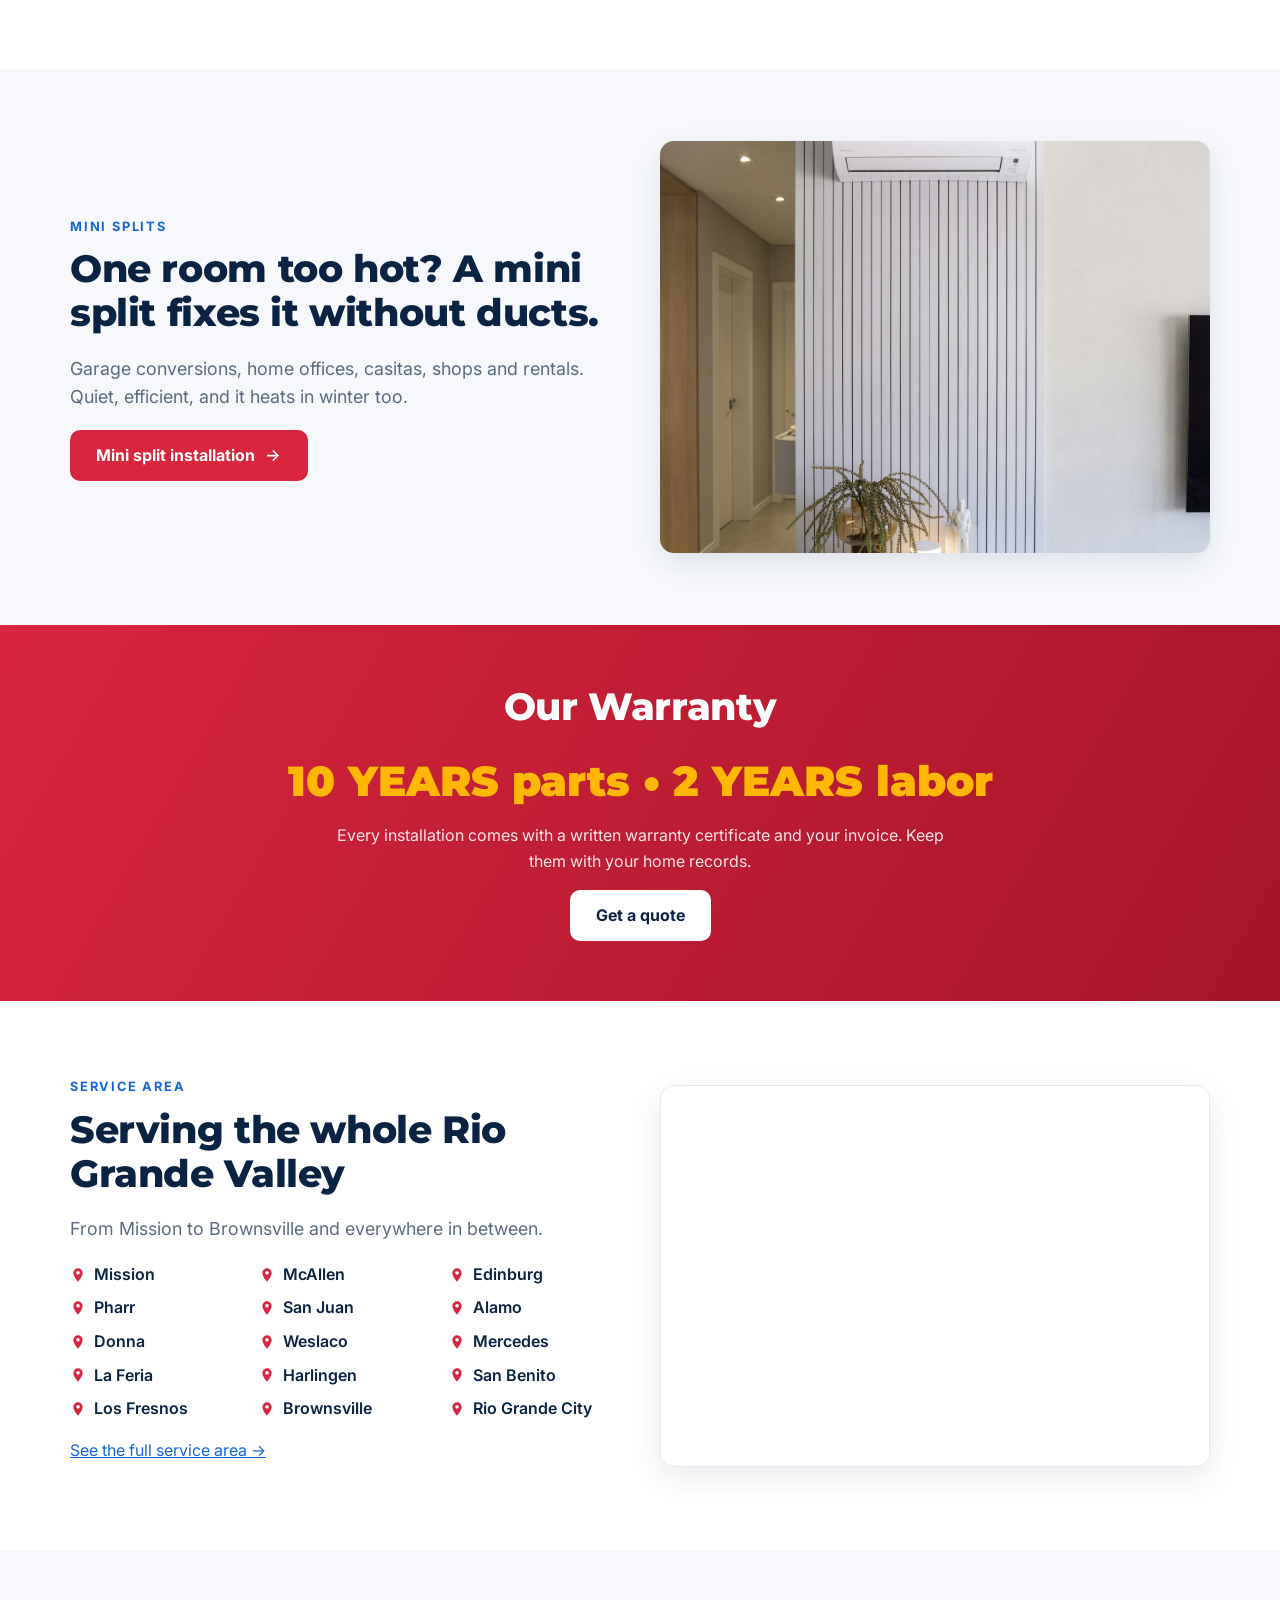
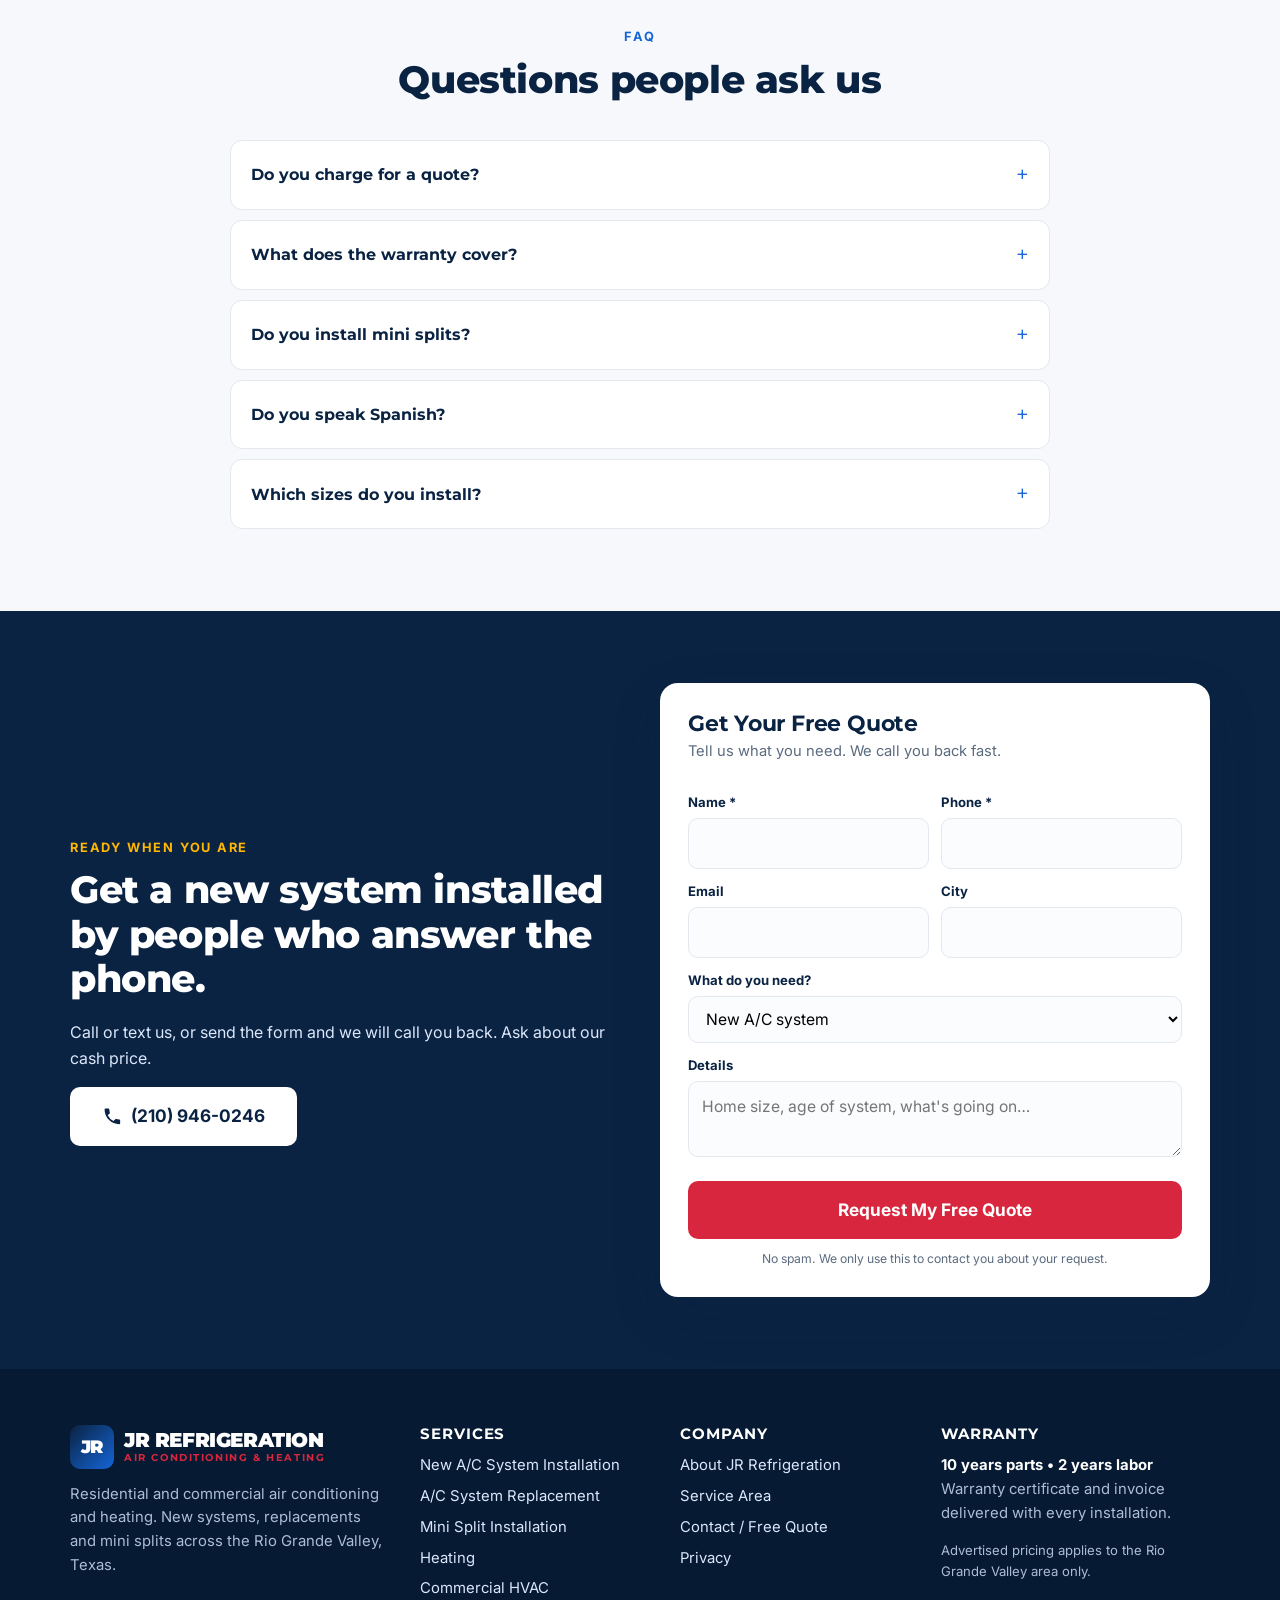
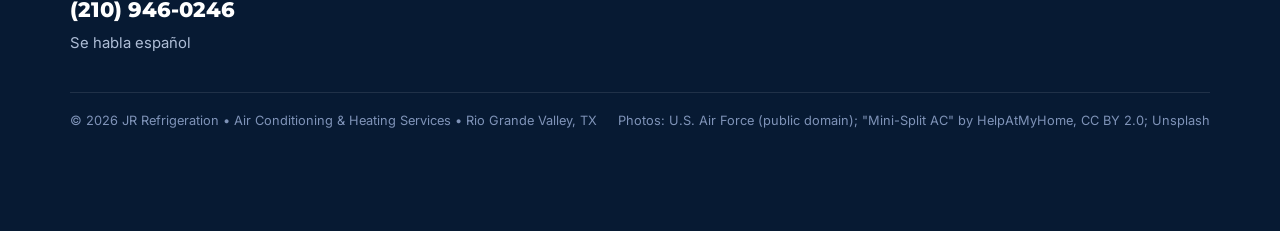
==== commit 8875161c: "v3: multi-page bilingual site from generator Co-Authored-By: Claude Fable 5.1 <noreply@anthropic.com" ====
--- a/index.html
+++ b/index.html
@@ -1,199 +1,136 @@
 <!DOCTYPE html>
-<html lang="en">
-<head>
-<meta charset="utf-8">
-<script>if(location.protocol==="http:"&&location.hostname.indexOf("localhost")<0){location.replace("https://"+location.host+location.pathname+location.search);}</script>
-<title>JR Refrigeration | Air Conditioning &amp; Heating | Rio Grande Valley, TX</title>
-<meta name="viewport" content="width=device-width, initial-scale=1">
-<meta name="description" content="JR Refrigeration - air conditioning installation, heating and mini splits. Residential and commercial. Serving the Rio Grande Valley from Mission to Brownsville, Texas. Se habla espanol.">
-<style>
-* { box-sizing: border-box; }
-body { margin: 0; font-family: Arial, Helvetica, sans-serif; color: #222; background: #f4f6f9; line-height: 1.5; }
-a { color: #0b4fa8; }
-.wrap { max-width: 960px; margin: 0 auto; padding: 0 16px; }
-
-.topbar { background: #0b2a5b; color: #fff; font-size: 14px; padding: 6px 0; }
-.topbar .wrap { display: flex; justify-content: space-between; flex-wrap: wrap; gap: 6px; }
-.topbar a { color: #ffd54a; text-decoration: none; font-weight: bold; }
-
-header { background: #ffffff; border-bottom: 4px solid #c8102e; padding: 18px 0; }
-header .wrap { display: flex; align-items: center; justify-content: space-between; flex-wrap: wrap; gap: 12px; }
-.logo { font-size: 34px; font-weight: 900; color: #0b2a5b; letter-spacing: 1px; line-height: 1; }
-.logo span { display: block; font-size: 13px; font-weight: normal; letter-spacing: 2px; color: #c8102e; margin-top: 4px; }
-.callbtn { background: #c8102e; color: #fff; text-decoration: none; padding: 12px 20px; border-radius: 4px; font-weight: bold; font-size: 18px; }
-
-.hero { background: #0b4fa8; background: linear-gradient(135deg, #0b2a5b 0%, #0b4fa8 100%); color: #fff; padding: 50px 0; text-align: center; }
-.hero h1 { margin: 0 0 10px; font-size: 34px; }
-.hero p { margin: 6px 0; font-size: 18px; }
-.hero .sub { color: #cfe0ff; font-size: 16px; }
-.hero .badge { display: inline-block; background: #ffd54a; color: #0b2a5b; font-weight: bold; padding: 8px 16px; border-radius: 4px; margin-top: 16px; }
-
-.photos { background: #fff; padding: 28px 0 8px; }
-.photos .wrap { display: grid; grid-template-columns: 1fr 1fr; gap: 16px; }
-.photos figure { margin: 0; }
-.photos img { width: 100%; height: auto; display: block; border: 1px solid #dde3ec; border-radius: 4px; }
-.photos figcaption { font-size: 14px; color: #555; margin-top: 6px; text-align: center; }
-.credit { font-size: 11px; color: #7f93b8; margin-top: 8px; }
-@media (max-width: 600px) { .photos .wrap { grid-template-columns: 1fr; } }
-section { padding: 40px 0; }
-section h2 { color: #0b2a5b; font-size: 26px; margin: 0 0 6px; border-left: 6px solid #c8102e; padding-left: 12px; }
-section h2 small { display: block; font-size: 14px; color: #666; font-weight: normal; }
-.white { background: #fff; }
-
-.grid { display: grid; grid-template-columns: repeat(auto-fit, minmax(260px, 1fr)); gap: 16px; margin-top: 20px; }
-.card { background: #fff; border: 1px solid #dde3ec; border-top: 4px solid #0b4fa8; padding: 18px; border-radius: 4px; }
-.card h3 { margin: 0 0 8px; color: #0b2a5b; font-size: 18px; }
-.card p { margin: 0; font-size: 15px; color: #444; }
-
-.warranty { background: #c8102e; color: #fff; text-align: center; padding: 36px 0; }
-.warranty h2 { color: #fff; border: 0; padding: 0; font-size: 28px; }
-.warranty p { margin: 8px 0 0; font-size: 17px; }
-.warranty .big { font-size: 22px; font-weight: bold; color: #ffd54a; }
-
-.cities { columns: 3; column-gap: 20px; margin: 16px 0 0; padding-left: 20px; }
-.note { font-size: 14px; color: #666; font-style: italic; margin-top: 16px; }
-
-form { background: #fff; border: 1px solid #dde3ec; padding: 24px; border-radius: 4px; margin-top: 20px; max-width: 620px; }
-form label { display: block; font-weight: bold; margin: 12px 0 4px; font-size: 14px; color: #0b2a5b; }
-form input, form select, form textarea { width: 100%; padding: 10px; border: 1px solid #bbb; border-radius: 3px; font-size: 15px; font-family: Arial; }
-form button { margin-top: 18px; background: #c8102e; color: #fff; border: 0; padding: 14px 28px; font-size: 17px; font-weight: bold; border-radius: 4px; cursor: pointer; }
-form button:hover { background: #a50d25; }
-
-footer { background: #0b2a5b; color: #cfe0ff; text-align: center; padding: 20px 0; font-size: 14px; }
-footer a { color: #ffd54a; }
-
-@media (max-width: 600px) {
-  .logo { font-size: 28px; }
-  .hero h1 { font-size: 26px; }
-  .cities { columns: 2; }
-}
-</style>
-</head>
-<body>
-
-<div class="topbar">
-  <div class="wrap">
-    <div>Serving the Rio Grande Valley &bull; Mission to Brownsville, TX &bull; Se habla espanol</div>
-    <div>Call us / Llamenos: <a href="tel:+12109460246">(210) 946-0246</a></div>
-  </div>
+<html lang="en"><head><meta charset="utf-8"><meta name="viewport" content="width=device-width,initial-scale=1">
+<title>JR Refrigeration | Air Conditioning &amp; Heating | Rio Grande Valley, TX</title><meta name="description" content="New A/C systems, replacements, mini splits and heating for homes and businesses from Mission to Brownsville, TX. 10-year parts / 2-year labor warranty. Se habla español. Call (210) 946-0246.">
+<link rel="canonical" href="https://jrrefrigerationac.com/">
+<meta property="og:title" content="JR Refrigeration | Air Conditioning &amp; Heating | Rio Grande Valley, TX"><meta property="og:description" content="New A/C systems, replacements, mini splits and heating for homes and businesses from Mission to Brownsville, TX. 10-year parts / 2-year labor warranty. Se habla español. Call (210) 946-0246."><meta property="og:image" content="https://jrrefrigerationac.com/images/hero.jpg"><meta property="og:url" content="https://jrrefrigerationac.com/"><meta property="og:type" content="website">
+<link rel="icon" href="/favicon.svg" type="image/svg+xml">
+<link rel="preconnect" href="https://fonts.googleapis.com"><link rel="preconnect" href="https://fonts.gstatic.com" crossorigin>
+<link href="https://fonts.googleapis.com/css2?family=Inter:wght@400;600;700&family=Montserrat:wght@700;800;900&display=swap" rel="stylesheet">
+<link rel="stylesheet" href="/css/style.css"><script type="application/ld+json">{"@context":"https://schema.org","@type":"HVACBusiness","name":"JR Refrigeration","alternateName":"JR Refrigeration Air Conditioning & Heating Services","url":"https://jrrefrigerationac.com/","telephone":"+12109460246","image":"https://jrrefrigerationac.com/images/hero.jpg","priceRange":"$$","areaServed":[{"@type":"City","name":"Mission, TX"},{"@type":"City","name":"McAllen, TX"},{"@type":"City","name":"Edinburg, TX"},{"@type":"City","name":"Pharr, TX"},{"@type":"City","name":"San Juan, TX"},{"@type":"City","name":"Alamo, TX"},{"@type":"City","name":"Donna, TX"},{"@type":"City","name":"Weslaco, TX"},{"@type":"City","name":"Mercedes, TX"},{"@type":"City","name":"La Feria, TX"},{"@type":"City","name":"Harlingen, TX"},{"@type":"City","name":"San Benito, TX"},{"@type":"City","name":"Los Fresnos, TX"},{"@type":"City","name":"Brownsville, TX"},{"@type":"City","name":"Rio Grande City, TX"}],"address":{"@type":"PostalAddress","addressRegion":"TX","addressCountry":"US"},"knowsLanguage":["en","es"],"makesOffer":[{"@type":"Offer","itemOffered":{"@type":"Service","name":"New A/C System Installation","url":"https://jrrefrigerationac.com/services/ac-installation/"}},{"@type":"Offer","itemOffered":{"@type":"Service","name":"A/C System Replacement","url":"https://jrrefrigerationac.com/services/ac-replacement/"}},{"@type":"Offer","itemOffered":{"@type":"Service","name":"Mini Split Installation","url":"https://jrrefrigerationac.com/services/mini-splits/"}},{"@type":"Offer","itemOffered":{"@type":"Service","name":"Heating","url":"https://jrrefrigerationac.com/services/heating/"}},{"@type":"Offer","itemOffered":{"@type":"Service","name":"Commercial HVAC","url":"https://jrrefrigerationac.com/services/commercial/"}}]}</script>
+</head><body>
+<div class="topbar"><div class="wrap"><div class="left"><span><span data-es="Sirviendo al Valle del Río Grande, de Mission a Brownsville">Serving the Rio Grande Valley, Mission to Brownsville</span></span><span class="sec">&bull;</span><span class="sec"><span data-es="Residencial y Comercial">Residential &amp; Commercial</span></span><span class="sec">&bull;</span><span class="sec">Se habla español</span></div><a href="tel:+12109460246"><span data-es="Llame">Call</span> (210) 946-0246</a></div></div>
+<header class="site"><div class="wrap">
+  <a class="logo" href="/" aria-label="JR Refrigeration home"><span class="mark">JR</span><span class="name">JR REFRIGERATION<small>AIR CONDITIONING &amp; HEATING</small></span></a>
+  <nav class="main" aria-label="Main"><a href="/" class="active"><span data-es="Inicio">Home</span></a><a href="/services/ac-installation/"><span data-es="Sistemas Nuevos">New Systems</span></a><a href="/services/mini-splits/"><span data-es="Mini Splits">Mini Splits</span></a><a href="/services/heating/"><span data-es="Calefacción">Heating</span></a><a href="/services/commercial/"><span data-es="Comercial">Commercial</span></a><a href="/service-area/"><span data-es="Área de Servicio">Service Area</span></a><a href="/about/"><span data-es="Nosotros">About</span></a><a href="/contact/"><span data-es="Contacto">Contact</span></a></nav>
+  <div class="hdr-cta"><button class="lang" type="button" aria-label="Cambiar idioma">Español</button><a class="hdr-phone" href="tel:+12109460246"><small><span data-es="Llame o mande texto">Call or text</span></small><b>(210) 946-0246</b></a><a class="btn btn-red" href="/contact/"><span data-es="Cotización Gratis">Free Quote</span></a><button class="burger" type="button" aria-label="Menu"><svg class="ico" viewBox="0 0 24 24"><path d="M3 6h18v2H3zm0 5h18v2H3zm0 5h18v2H3z"/></svg></button></div>
+</div></header>
+<main>
+<section class="hero"><div class="bg" style="background-image:url(/images/hero.jpg)"></div><div class="shade"></div>
+<div class="wrap">
+ <div>
+  <span class="eyebrow" style="color:var(--gold)"><span data-es="Aire Acondicionado y Calefacción &amp;bull; Valle del Río Grande">Air Conditioning &amp; Heating &bull; Rio Grande Valley</span></span>
+  <h1><span data-es="Instale un &lt;em&gt;sistema nuevo de A/C&lt;/em&gt; bien hecho, con una garantía que puede tener en la mano.">Get a <em>new A/C system</em> installed right, with a warranty you can hold.</span></h1>
+  <p class="lead"><span data-es="Sistemas nuevos, reemplazos y mini splits para casas y negocios de Mission a Brownsville. Locales, bilingües y claros con el precio.">New systems, replacements and mini splits for homes and businesses from Mission to Brownsville. Local, bilingual, and straightforward about price.</span></p>
+  <ul class="checks">
+   <li><svg class="ico" viewBox="0 0 24 24"><path d="M9 16.2 4.8 12l-1.4 1.4L9 19 21 7l-1.4-1.4z"/></svg><span><span data-es="Garantía de &lt;b&gt;10 años en partes&lt;/b&gt; y &lt;b&gt;2 años en mano de obra&lt;/b&gt; en cada instalación"><b>10-year parts</b> and <b>2-year labor</b> warranty on every installation</span></span></li>
+   <li><svg class="ico" viewBox="0 0 24 24"><path d="M9 16.2 4.8 12l-1.4 1.4L9 19 21 7l-1.4-1.4z"/></svg><span><span data-es="Máquina de adentro con calefacción + máquina de afuera, instaladas como sistema completo">Indoor unit with heating + outdoor unit, installed as a complete system</span></span></li>
+   <li><svg class="ico" viewBox="0 0 24 24"><path d="M9 16.2 4.8 12l-1.4 1.4L9 19 21 7l-1.4-1.4z"/></svg><span><span data-es="Pregunte por nuestro &lt;b&gt;precio de contado&lt;/b&gt;">Ask about our <b>cash price</b></span></span></li>
+  </ul>
+  <div class="actions"><a class="btn btn-red btn-lg" href="tel:+12109460246"><svg class="ico" viewBox="0 0 24 24"><path d="M6.6 10.8a15.1 15.1 0 0 0 6.6 6.6l2.2-2.2a1 1 0 0 1 1-.25c1.1.37 2.3.57 3.6.57a1 1 0 0 1 1 1V20a1 1 0 0 1-1 1A17 17 0 0 1 3 4a1 1 0 0 1 1-1h3.5a1 1 0 0 1 1 1c0 1.25.2 2.45.57 3.57a1 1 0 0 1-.25 1L6.6 10.8z"/></svg> <span data-es="Llame">Call</span> (210) 946-0246</a><a class="btn btn-ghost btn-lg" href="/services/ac-installation/"><span data-es="Ver sistemas nuevos">See new systems</span></a></div>
+  <p class="mini"><span data-es="Residencial y Comercial &amp;bull; We speak English">Residential &amp; Commercial &bull; Se habla español</span></p>
+ </div>
+ <div class="form-card">
+  <h3><span data-es="Pida su Cotización Gratis">Get Your Free Quote</span></h3><p class="sub"><span data-es="Díganos qué necesita. Le llamamos rápido.">Tell us what you need. We call you back fast.</span></p>
+  <form data-lead action="https://formsubmit.co/gr3742780@gmail.com" method="POST">
+    <input type="hidden" name="_subject" value="New quote request - jrrefrigerationac.com">
+    <input type="hidden" name="_captcha" value="false"><input type="hidden" name="_template" value="table">
+    <input type="hidden" name="_next" value="https://jrrefrigerationac.com/thank-you/">
+    <input type="text" name="_honey" class="hp" tabindex="-1" autocomplete="off">
+    <div class="row"><div><label><span data-es="Nombre">Name</span> *</label><input type="text" name="name" required autocomplete="name"></div>
+    <div><label><span data-es="Teléfono">Phone</span> *</label><input type="tel" name="phone" required autocomplete="tel"></div></div>
+    <div class="row"><div><label>Email</label><input type="email" name="email" autocomplete="email"></div>
+    <div><label><span data-es="Ciudad">City</span></label><input type="text" name="city" autocomplete="address-level2"></div></div>
+    <label><span data-es="¿Qué necesita?">What do you need?</span></label><select name="service"><option><span data-es="Sistema nuevo de A/C">New A/C system</span></option><option><span data-es="Reemplazo de sistema">System replacement</span></option><option><span data-es="Mini split">Mini split</span></option><option><span data-es="Calefacción">Heating</span></option><option><span data-es="Comercial">Commercial</span></option><option><span data-es="Otro">Other</span></option></select>
+    <label><span data-es="Detalles">Details</span></label><textarea name="message" rows="3" data-es-ph="Tamaño de la casa, edad del sistema, qué está pasando…" placeholder="Home size, age of system, what's going on…"></textarea>
+    <button type="submit" class="btn btn-red btn-lg"><span data-es="Pedir Cotización Gratis">Request My Free Quote</span></button>
+    <p class="fine"><span data-es="Sin spam. Solo usamos esto para contactarle sobre su solicitud.">No spam. We only use this to contact you about your request.</span></p>
+  </form></div>
+</div></section>
+<div class="trust"><div class="wrap">
+ <div class="item"><svg class="ico" viewBox="0 0 24 24"><path d="M12 2 4 5v6c0 5.5 3.4 10.7 8 12 4.6-1.3 8-6.5 8-12V5l-8-3zm-1.2 14.4-3.5-3.5 1.4-1.4 2.1 2.1 4.9-4.9 1.4 1.4-6.3 6.3z"/></svg><div><b><span data-es="10 Años Partes / 2 Mano de Obra">10 Yr Parts / 2 Yr Labor</span></b><span><span data-es="Certificado + factura entregados">Certificate + invoice delivered</span></span></div></div>
+ <div class="item"><svg class="ico" viewBox="0 0 24 24"><path d="M2 6h20v12H2V6zm2 2v8h16V8H4zm8 1a3 3 0 1 1 0 6 3 3 0 0 1 0-6zM5 9h2v2H5V9zm12 4h2v2h-2v-2z"/></svg><div><b><span data-es="Precio de Contado">Cash Price Available</span></b><span><span data-es="Cotización clara antes de empezar">Clear quote before we start</span></span></div></div>
+ <div class="item"><svg class="ico" viewBox="0 0 24 24"><path d="M12 2a7 7 0 0 0-7 7c0 5.2 7 13 7 13s7-7.8 7-13a7 7 0 0 0-7-7zm0 9.5A2.5 2.5 0 1 1 12 6a2.5 2.5 0 0 1 0 5.5z"/></svg><div><b><span data-es="Locales del Valle">Valley Local</span></b><span><span data-es="De Mission a Brownsville, TX">Mission to Brownsville, TX</span></span></div></div>
+ <div class="item"><svg class="ico" viewBox="0 0 24 24"><path d="M4 3h16a2 2 0 0 1 2 2v10a2 2 0 0 1-2 2H8l-5 4V5a2 2 0 0 1 1-2zm3 5v2h10V8H7zm0 4v2h7v-2H7z"/></svg><div><b>English &amp; Español</b><span><span data-es="Residencial y comercial">Residential and commercial</span></span></div></div>
+</div></div>
+<section><div class="wrap">
+ <div class="sec-head center"><span class="eyebrow"><span data-es="Lo que hacemos">What we do</span></span><h2><span data-es="Aire y calefacción, hechos como un sistema completo">Cooling and heating, done as a complete system</span></h2><p class="lead"><span data-es="Instalamos la máquina de adentro con calefacción y la de afuera juntas, del tamaño correcto para su espacio, para que enfríe parejo y dure.">We install the indoor unit with heating and the outdoor unit together, sized for your space, so it cools evenly and lasts.</span></p></div>
+ <div class="grid3"><div class="card"><div class="icon"><svg class="ico" viewBox="0 0 24 24"><path d="M11 2h2v4.3l2.1-1.3 1 1.7-3.1 1.9v2.7l2.4-1.4v-3.6l2 .1-.1 2.4 3.7-2.1 1 1.7-3.7 2.1 2.1 1.2-1 1.7-3.1-1.8-2.4 1.4 2.4 1.4 3.1-1.8 1 1.7-2.1 1.2 3.7 2.1-1 1.7-3.7-2.1.1 2.4-2 .1v-3.6l-2.4-1.4v2.7l3.1 1.9-1 1.7L13 17.7V22h-2v-4.3l-2.1 1.3-1-1.7 3.1-1.9v-2.7l-2.4 1.4v3.6l-2-.1.1-2.4-3.7 2.1-1-1.7 3.7-2.1-2.1-1.2 1-1.7 3.1 1.8L10.1 12 7.7 10.6 4.6 12.4l-1-1.7 2.1-1.2L2 7.4l1-1.7 3.7 2.1-.1-2.4 2-.1v3.6l2.4 1.4V7.6L7.9 5.7l1-1.7L11 5.3V2z"/></svg></div><h3><span data-es="Instalación de Sistema Nuevo de A/C">New A/C System Installation</span></h3><p><span data-es="Sistemas nuevos de aire acondicionado central, de 3 a 5 toneladas, del tamaño correcto para su casa.">Complete new central air conditioning systems, 3 to 5 tons, sized right for your home.</span></p><span class="more"><span data-es="Ver más">Learn more</span> <svg class="ico" viewBox="0 0 24 24"><path d="M5 11h11.2l-4.6-4.6L13 5l7 7-7 7-1.4-1.4 4.6-4.6H5z"/></svg></span><a class="cover" href="/services/ac-installation/" aria-label="New A/C System Installation"></a></div><div class="card"><div class="icon"><svg class="ico" viewBox="0 0 24 24"><path d="M7 7h11l-2.3-2.3L17 3.5 21.5 8 17 12.5l-1.3-1.2L18 9H7V7zm10 10H6l2.3 2.3L7 20.5 2.5 16 7 11.5l1.3 1.2L6 15h11v2z"/></svg></div><h3><span data-es="Reemplazo de Sistema de A/C">A/C System Replacement</span></h3><p><span data-es="Reemplace un sistema gastado con máquina de adentro con calefacción y máquina de afuera nuevas.">Replace a worn-out system with a new indoor unit with heating and a new outdoor unit.</span></p><span class="more"><span data-es="Ver más">Learn more</span> <svg class="ico" viewBox="0 0 24 24"><path d="M5 11h11.2l-4.6-4.6L13 5l7 7-7 7-1.4-1.4 4.6-4.6H5z"/></svg></span><a class="cover" href="/services/ac-replacement/" aria-label="A/C System Replacement"></a></div><div class="card"><div class="icon"><svg class="ico" viewBox="0 0 24 24"><path d="M3 5h18a1 1 0 0 1 1 1v7a2 2 0 0 1-2 2H4a2 2 0 0 1-2-2V6a1 1 0 0 1 1-1zm1 2v6h16V7H4zm2 9h12v1.5H6V16zm2 3h8v1.5H8V19z"/></svg></div><h3><span data-es="Instalación de Mini Splits">Mini Split Installation</span></h3><p><span data-es="Mini splits sin ductos para cuartos, ampliaciones, garajes, talleres y oficinas.">Ductless mini splits for rooms, additions, garages, shops and offices.</span></p><span class="more"><span data-es="Ver más">Learn more</span> <svg class="ico" viewBox="0 0 24 24"><path d="M5 11h11.2l-4.6-4.6L13 5l7 7-7 7-1.4-1.4 4.6-4.6H5z"/></svg></span><a class="cover" href="/services/mini-splits/" aria-label="Mini Split Installation"></a></div><div class="card"><div class="icon"><svg class="ico" viewBox="0 0 24 24"><path d="M13.5 2s.8 3.2-1.5 5.8C9.8 10.3 8 11.5 8 14.5a4 4 0 0 0 8 0c0-1.3-.6-2.3-1.3-3 .1 1.2-.6 2-1.4 2.2.9-2.8-.3-5.1-1.7-6.4 3.3-.7 5.9 2.3 5.9 6.2a7 7 0 1 1-14 0C3.5 8.5 9 7.5 9 3.5c1.8.4 3.3 1.5 4.5 3V2z"/></svg></div><h3><span data-es="Calefacción">Heating</span></h3><p><span data-es="Calefacción instalada con cada sistema nuevo para que su casa esté caliente en las noches frías del Valle.">Heating installed with every new system so your home stays warm on cold Valley nights.</span></p><span class="more"><span data-es="Ver más">Learn more</span> <svg class="ico" viewBox="0 0 24 24"><path d="M5 11h11.2l-4.6-4.6L13 5l7 7-7 7-1.4-1.4 4.6-4.6H5z"/></svg></span><a class="cover" href="/services/heating/" aria-label="Heating"></a></div><div class="card"><div class="icon"><svg class="ico" viewBox="0 0 24 24"><path d="M3 21V5a2 2 0 0 1 2-2h8a2 2 0 0 1 2 2v4h4a2 2 0 0 1 2 2v10h-6v-4h-4v4H3zm4-13h2V6H7v2zm4 0h2V6h-2v2zm-4 4h2v-2H7v2zm4 0h2v-2h-2v2zm-4 4h2v-2H7v2zm4 0h2v-2h-2v2zm6 0h2v-2h-2v2zm0-4h2v-2h-2v2z"/></svg></div><h3><span data-es="HVAC Comercial">Commercial HVAC</span></h3><p><span data-es="Aire acondicionado y calefacción para tiendas, restaurantes, oficinas y bodegas.">Air conditioning and heating for shops, restaurants, offices and warehouses.</span></p><span class="more"><span data-es="Ver más">Learn more</span> <svg class="ico" viewBox="0 0 24 24"><path d="M5 11h11.2l-4.6-4.6L13 5l7 7-7 7-1.4-1.4 4.6-4.6H5z"/></svg></span><a class="cover" href="/services/commercial/" aria-label="Commercial HVAC"></a></div><div class="card"><div class="icon"><svg class="ico" viewBox="0 0 24 24"><path d="M12 2a7 7 0 0 0-7 7c0 5.2 7 13 7 13s7-7.8 7-13a7 7 0 0 0-7-7zm0 9.5A2.5 2.5 0 1 1 12 6a2.5 2.5 0 0 1 0 5.5z"/></svg></div><h3><span data-es="Área de Servicio">Service Area</span></h3><p><span data-es="Mission, McAllen, Edinburg, Pharr, Weslaco, Harlingen, Brownsville y todos los pueblos entre ellos.">Mission, McAllen, Edinburg, Pharr, Weslaco, Harlingen, Brownsville and every town in between.</span></p><span class="more"><span data-es="Ver ciudades">See all cities</span> <svg class="ico" viewBox="0 0 24 24"><path d="M5 11h11.2l-4.6-4.6L13 5l7 7-7 7-1.4-1.4 4.6-4.6H5z"/></svg></span><a class="cover" href="/service-area/" aria-label="Service area"></a></div></div>
+</div></section>
+<section class="alt"><div class="wrap grid2">
+ <div class="photo"><img src="/images/ac-install.jpg" alt="Technician installing a new outdoor air conditioning unit" loading="lazy" width="1000" height="666"></div>
+ <div><span class="eyebrow"><span data-es="Por qué JR Refrigeration">Why JR Refrigeration</span></span><h2><span data-es="Respuestas directas, trabajo limpio, garantía real">Straight answers, clean work, real warranty</span></h2>
+  <p class="lead"><span data-es="Usted debe saber qué está pagando y qué pasa si algo falla. Así trabajamos.">You should know what you are paying for and what happens if something goes wrong. That is how we work.</span></p>
+  <ul class="ticks">
+   <li><svg class="ico" viewBox="0 0 24 24"><path d="M9 16.2 4.8 12l-1.4 1.4L9 19 21 7l-1.4-1.4z"/></svg><span><b><span data-es="Sistemas completos">Complete systems</span></b> &mdash; <span data-es="máquina de adentro con calefacción más máquina de afuera, a juego e instaladas juntas.">indoor unit with heating plus outdoor unit, matched and installed together.</span></span></li>
+   <li><svg class="ico" viewBox="0 0 24 24"><path d="M9 16.2 4.8 12l-1.4 1.4L9 19 21 7l-1.4-1.4z"/></svg><span><b><span data-es="El tamaño correcto, siempre">Right size, every time</span></b> &mdash; <span data-es="sistemas de 3 a 5 toneladas según su casa, no al tanteo.">3 to 5 ton systems matched to your home, not a guess.</span></span></li>
+   <li><svg class="ico" viewBox="0 0 24 24"><path d="M9 16.2 4.8 12l-1.4 1.4L9 19 21 7l-1.4-1.4z"/></svg><span><b><span data-es="Papeles en su mano">Paperwork in your hand</span></b> &mdash; <span data-es="certificado de garantía y factura entregados al terminar.">warranty certificate and invoice delivered when we finish.</span></span></li>
+   <li><svg class="ico" viewBox="0 0 24 24"><path d="M9 16.2 4.8 12l-1.4 1.4L9 19 21 7l-1.4-1.4z"/></svg><span><b><span data-es="Servicio bilingüe">Bilingual service</span></b> &mdash; <span data-es="llame, mande texto o escriba en inglés o español.">call, text or write to us in English or Spanish.</span></span></li>
+  </ul>
+  <a class="btn btn-blue" href="/about/"><span data-es="Más sobre nosotros">More about us</span> <svg class="ico" viewBox="0 0 24 24"><path d="M5 11h11.2l-4.6-4.6L13 5l7 7-7 7-1.4-1.4 4.6-4.6H5z"/></svg></a></div>
+</div></section>
+<section><div class="wrap">
+ <div class="sec-head center"><span class="eyebrow"><span data-es="Cómo funciona">How it works</span></span><h2><span data-es="De la primera llamada al aire frío en tres pasos">From first call to cold air in three steps</span></h2></div>
+ <div class="steps">
+  <div class="step"><div class="n">1</div><h3><span data-es="Llame o envíe el formulario">Call or send the form</span></h3><p><span data-es="Cuéntenos de su casa o negocio y qué está pasando. Contestamos en inglés o español.">Tell us about your home or business and what is going on. We answer in English or Spanish.</span></p></div>
+  <div class="step"><div class="n">2</div><h3><span data-es="Cotización gratis, precio claro">Free quote, clear price</span></h3><p><span data-es="Calculamos el sistema para su espacio y le damos un precio directo, incluyendo precio de contado.">We size the system for your space and give you a straight price, including our cash price.</span></p></div>
+  <div class="step"><div class="n">3</div><h3><span data-es="Instalado, probado, garantizado">Installed, tested, warrantied</span></h3><p><span data-es="Normalmente en un día. Recibe su certificado de garantía y factura antes de que nos vayamos.">Usually done in a day. You get your warranty certificate and invoice before we leave.</span></p></div>
+ </div>
+</div></section>
+<section class="alt"><div class="wrap grid2">
+ <div><span class="eyebrow"><span data-es="Mini splits">Mini splits</span></span><h2><span data-es="¿Un cuarto muy caliente? Un mini split lo arregla sin ductos.">One room too hot? A mini split fixes it without ducts.</span></h2>
+  <p class="lead"><span data-es="Garajes convertidos, oficinas en casa, casitas, talleres y rentas. Silencioso, eficiente, y también calienta en invierno.">Garage conversions, home offices, casitas, shops and rentals. Quiet, efficient, and it heats in winter too.</span></p>
+  <a class="btn btn-red" href="/services/mini-splits/"><span data-es="Instalación de mini splits">Mini split installation</span> <svg class="ico" viewBox="0 0 24 24"><path d="M5 11h11.2l-4.6-4.6L13 5l7 7-7 7-1.4-1.4 4.6-4.6H5z"/></svg></a></div>
+ <div class="photo"><img src="/images/mini-room.jpg" alt="Living room with a ductless mini split wall unit" loading="lazy" width="1000" height="666"></div>
+</div></section>
+<div class="band"><div class="wrap">
+ <h2><span data-es="Nuestra Garantía">Our Warranty</span></h2>
+ <div class="big"><span data-es="10 AÑOS partes &amp;bull; 2 AÑOS mano de obra">10 YEARS parts &bull; 2 YEARS labor</span></div>
+ <p><span data-es="Cada instalación viene con un certificado de garantía por escrito y su factura. Guárdelos con los papeles de su casa.">Every installation comes with a written warranty certificate and your invoice. Keep them with your home records.</span></p>
+ <a class="btn btn-white" href="/contact/"><span data-es="Pedir cotización">Get a quote</span></a>
+</div></div>
+<section><div class="wrap grid2">
+ <div><span class="eyebrow"><span data-es="Área de servicio">Service area</span></span><h2><span data-es="Sirviendo a todo el Valle del Río Grande">Serving the whole Rio Grande Valley</span></h2>
+  <p class="lead"><span data-es="De Mission a Brownsville y todo lo que está en medio.">From Mission to Brownsville and everywhere in between.</span></p>
+  <ul class="cities"><li><svg class="ico" viewBox="0 0 24 24"><path d="M12 2a7 7 0 0 0-7 7c0 5.2 7 13 7 13s7-7.8 7-13a7 7 0 0 0-7-7zm0 9.5A2.5 2.5 0 1 1 12 6a2.5 2.5 0 0 1 0 5.5z"/></svg>Mission</li><li><svg class="ico" viewBox="0 0 24 24"><path d="M12 2a7 7 0 0 0-7 7c0 5.2 7 13 7 13s7-7.8 7-13a7 7 0 0 0-7-7zm0 9.5A2.5 2.5 0 1 1 12 6a2.5 2.5 0 0 1 0 5.5z"/></svg>McAllen</li><li><svg class="ico" viewBox="0 0 24 24"><path d="M12 2a7 7 0 0 0-7 7c0 5.2 7 13 7 13s7-7.8 7-13a7 7 0 0 0-7-7zm0 9.5A2.5 2.5 0 1 1 12 6a2.5 2.5 0 0 1 0 5.5z"/></svg>Edinburg</li><li><svg class="ico" viewBox="0 0 24 24"><path d="M12 2a7 7 0 0 0-7 7c0 5.2 7 13 7 13s7-7.8 7-13a7 7 0 0 0-7-7zm0 9.5A2.5 2.5 0 1 1 12 6a2.5 2.5 0 0 1 0 5.5z"/></svg>Pharr</li><li><svg class="ico" viewBox="0 0 24 24"><path d="M12 2a7 7 0 0 0-7 7c0 5.2 7 13 7 13s7-7.8 7-13a7 7 0 0 0-7-7zm0 9.5A2.5 2.5 0 1 1 12 6a2.5 2.5 0 0 1 0 5.5z"/></svg>San Juan</li><li><svg class="ico" viewBox="0 0 24 24"><path d="M12 2a7 7 0 0 0-7 7c0 5.2 7 13 7 13s7-7.8 7-13a7 7 0 0 0-7-7zm0 9.5A2.5 2.5 0 1 1 12 6a2.5 2.5 0 0 1 0 5.5z"/></svg>Alamo</li><li><svg class="ico" viewBox="0 0 24 24"><path d="M12 2a7 7 0 0 0-7 7c0 5.2 7 13 7 13s7-7.8 7-13a7 7 0 0 0-7-7zm0 9.5A2.5 2.5 0 1 1 12 6a2.5 2.5 0 0 1 0 5.5z"/></svg>Donna</li><li><svg class="ico" viewBox="0 0 24 24"><path d="M12 2a7 7 0 0 0-7 7c0 5.2 7 13 7 13s7-7.8 7-13a7 7 0 0 0-7-7zm0 9.5A2.5 2.5 0 1 1 12 6a2.5 2.5 0 0 1 0 5.5z"/></svg>Weslaco</li><li><svg class="ico" viewBox="0 0 24 24"><path d="M12 2a7 7 0 0 0-7 7c0 5.2 7 13 7 13s7-7.8 7-13a7 7 0 0 0-7-7zm0 9.5A2.5 2.5 0 1 1 12 6a2.5 2.5 0 0 1 0 5.5z"/></svg>Mercedes</li><li><svg class="ico" viewBox="0 0 24 24"><path d="M12 2a7 7 0 0 0-7 7c0 5.2 7 13 7 13s7-7.8 7-13a7 7 0 0 0-7-7zm0 9.5A2.5 2.5 0 1 1 12 6a2.5 2.5 0 0 1 0 5.5z"/></svg>La Feria</li><li><svg class="ico" viewBox="0 0 24 24"><path d="M12 2a7 7 0 0 0-7 7c0 5.2 7 13 7 13s7-7.8 7-13a7 7 0 0 0-7-7zm0 9.5A2.5 2.5 0 1 1 12 6a2.5 2.5 0 0 1 0 5.5z"/></svg>Harlingen</li><li><svg class="ico" viewBox="0 0 24 24"><path d="M12 2a7 7 0 0 0-7 7c0 5.2 7 13 7 13s7-7.8 7-13a7 7 0 0 0-7-7zm0 9.5A2.5 2.5 0 1 1 12 6a2.5 2.5 0 0 1 0 5.5z"/></svg>San Benito</li><li><svg class="ico" viewBox="0 0 24 24"><path d="M12 2a7 7 0 0 0-7 7c0 5.2 7 13 7 13s7-7.8 7-13a7 7 0 0 0-7-7zm0 9.5A2.5 2.5 0 1 1 12 6a2.5 2.5 0 0 1 0 5.5z"/></svg>Los Fresnos</li><li><svg class="ico" viewBox="0 0 24 24"><path d="M12 2a7 7 0 0 0-7 7c0 5.2 7 13 7 13s7-7.8 7-13a7 7 0 0 0-7-7zm0 9.5A2.5 2.5 0 1 1 12 6a2.5 2.5 0 0 1 0 5.5z"/></svg>Brownsville</li><li><svg class="ico" viewBox="0 0 24 24"><path d="M12 2a7 7 0 0 0-7 7c0 5.2 7 13 7 13s7-7.8 7-13a7 7 0 0 0-7-7zm0 9.5A2.5 2.5 0 1 1 12 6a2.5 2.5 0 0 1 0 5.5z"/></svg>Rio Grande City</li></ul>
+  <p style="margin-top:16px"><a href="/service-area/"><span data-es="Ver toda el área de servicio">See the full service area</span> &rarr;</a></p></div>
+ <div class="map"><iframe title="Rio Grande Valley service area map" src="https://www.google.com/maps?q=Rio+Grande+Valley,+Texas&z=9&output=embed" loading="lazy" referrerpolicy="no-referrer-when-downgrade"></iframe></div>
+</div></section>
+<section class="alt"><div class="wrap">
+ <div class="sec-head center"><span class="eyebrow">FAQ</span><h2><span data-es="Preguntas que nos hacen">Questions people ask us</span></h2></div>
+ <div class="faq"><details><summary><span data-es="¿Cobran por la cotización?">Do you charge for a quote?</span></summary><p><span data-es="No. Las cotizaciones son gratis. Llame, mande texto o envíe el formulario y agendamos.">No. Quotes are free. Call, text, or send the form and we will set a time.</span></p></details><details><summary><span data-es="¿Qué cubre la garantía?">What does the warranty cover?</span></summary><p><span data-es="10 años en partes y 2 años en nuestra mano de obra. Recibe el certificado de garantía y su factura al terminar la instalación.">10 years on parts and 2 years on our labor. You receive the warranty certificate and your invoice when the installation is complete.</span></p></details><details><summary><span data-es="¿Instalan mini splits?">Do you install mini splits?</span></summary><p><span data-es="Sí, de una zona y multi-zona, para casas y negocios.">Yes, single-zone and multi-zone, for homes and businesses.</span></p></details><details><summary><span data-es="¿Hablan español?">Do you speak Spanish?</span></summary><p><span data-es="Sí. Llámenos en inglés o en español.">Yes. Call us in English or Spanish.</span></p></details><details><summary><span data-es="¿Qué tamaños instalan?">Which sizes do you install?</span></summary><p><span data-es="Sistemas centrales de 3, 3.5, 4 y 5 toneladas, además de mini splits para cuartos y edificios chicos.">3, 3.5, 4 and 5 ton central systems, plus mini splits for single rooms and small buildings.</span></p></details></div>
+</div></section>
+<section class="cta-final"><div class="wrap">
+  <div><span class="eyebrow" style="color:var(--gold)"><span data-es="Listos cuando usted diga">Ready when you are</span></span><h2><span data-es="Instale un sistema nuevo con gente que sí contesta el teléfono.">Get a new system installed by people who answer the phone.</span></h2>
+  <p><span data-es="Llame o mande texto, o envíe el formulario y le llamamos. Pregunte por nuestro precio de contado.">Call or text us, or send the form and we will call you back. Ask about our cash price.</span></p>
+  <a class="btn btn-white btn-lg" href="tel:+12109460246"><svg class="ico" viewBox="0 0 24 24"><path d="M6.6 10.8a15.1 15.1 0 0 0 6.6 6.6l2.2-2.2a1 1 0 0 1 1-.25c1.1.37 2.3.57 3.6.57a1 1 0 0 1 1 1V20a1 1 0 0 1-1 1A17 17 0 0 1 3 4a1 1 0 0 1 1-1h3.5a1 1 0 0 1 1 1c0 1.25.2 2.45.57 3.57a1 1 0 0 1-.25 1L6.6 10.8z"/></svg> (210) 946-0246</a></div>
+  <div class="form-card">
+  <h3><span data-es="Pida su Cotización Gratis">Get Your Free Quote</span></h3><p class="sub"><span data-es="Díganos qué necesita. Le llamamos rápido.">Tell us what you need. We call you back fast.</span></p>
+  <form data-lead action="https://formsubmit.co/gr3742780@gmail.com" method="POST">
+    <input type="hidden" name="_subject" value="New quote request - jrrefrigerationac.com">
+    <input type="hidden" name="_captcha" value="false"><input type="hidden" name="_template" value="table">
+    <input type="hidden" name="_next" value="https://jrrefrigerationac.com/thank-you/">
+    <input type="text" name="_honey" class="hp" tabindex="-1" autocomplete="off">
+    <div class="row"><div><label><span data-es="Nombre">Name</span> *</label><input type="text" name="name" required autocomplete="name"></div>
+    <div><label><span data-es="Teléfono">Phone</span> *</label><input type="tel" name="phone" required autocomplete="tel"></div></div>
+    <div class="row"><div><label>Email</label><input type="email" name="email" autocomplete="email"></div>
+    <div><label><span data-es="Ciudad">City</span></label><input type="text" name="city" autocomplete="address-level2"></div></div>
+    <label><span data-es="¿Qué necesita?">What do you need?</span></label><select name="service"><option><span data-es="Sistema nuevo de A/C">New A/C system</span></option><option><span data-es="Reemplazo de sistema">System replacement</span></option><option><span data-es="Mini split">Mini split</span></option><option><span data-es="Calefacción">Heating</span></option><option><span data-es="Comercial">Commercial</span></option><option><span data-es="Otro">Other</span></option></select>
+    <label><span data-es="Detalles">Details</span></label><textarea name="message" rows="2" data-es-ph="Tamaño de la casa, edad del sistema, qué está pasando…" placeholder="Home size, age of system, what's going on…"></textarea>
+    <button type="submit" class="btn btn-red btn-lg"><span data-es="Pedir Cotización Gratis">Request My Free Quote</span></button>
+    <p class="fine"><span data-es="Sin spam. Solo usamos esto para contactarle sobre su solicitud.">No spam. We only use this to contact you about your request.</span></p>
+  </form></div>
+</div></section></main>
+<footer class="site"><div class="wrap">
+<div class="cols">
+ <div><a class="logo" href="/" style="color:#fff"><span class="mark">JR</span><span class="name" style="color:#fff">JR REFRIGERATION<small>AIR CONDITIONING &amp; HEATING</small></span></a>
+  <p style="margin-top:14px"><span data-es="Aire acondicionado y calefacción residencial y comercial. Sistemas nuevos, reemplazos y mini splits en todo el Valle del Río Grande, Texas.">Residential and commercial air conditioning and heating. New systems, replacements and mini splits across the Rio Grande Valley, Texas.</span></p>
+  <a class="phone" href="tel:+12109460246">(210) 946-0246</a><span>Se habla español</span></div>
+ <div><h4><span data-es="Servicios">Services</span></h4><ul><li><a href="/services/ac-installation/"><span data-es="Instalación de Sistema Nuevo de A/C">New A/C System Installation</span></a></li><li><a href="/services/ac-replacement/"><span data-es="Reemplazo de Sistema de A/C">A/C System Replacement</span></a></li><li><a href="/services/mini-splits/"><span data-es="Instalación de Mini Splits">Mini Split Installation</span></a></li><li><a href="/services/heating/"><span data-es="Calefacción">Heating</span></a></li><li><a href="/services/commercial/"><span data-es="HVAC Comercial">Commercial HVAC</span></a></li></ul></div>
+ <div><h4><span data-es="Empresa">Company</span></h4><ul><li><a href="/about/"><span data-es="Sobre JR Refrigeration">About JR Refrigeration</span></a></li><li><a href="/service-area/"><span data-es="Área de Servicio">Service Area</span></a></li><li><a href="/contact/"><span data-es="Contacto / Cotización">Contact / Free Quote</span></a></li><li><a href="/privacy/"><span data-es="Privacidad">Privacy</span></a></li></ul></div>
+ <div><h4><span data-es="Garantía">Warranty</span></h4><p><b style="color:#fff"><span data-es="10 años partes &amp;bull; 2 años mano de obra">10 years parts &bull; 2 years labor</span></b><br><span data-es="Certificado de garantía y factura entregados con cada instalación.">Warranty certificate and invoice delivered with every installation.</span></p><p style="font-size:.82rem"><span data-es="Los precios anunciados son solo para el área del Valle del Río Grande.">Advertised pricing applies to the Rio Grande Valley area only.</span></p></div>
 </div>
-
-<header>
-  <div class="wrap">
-    <div class="logo">JR REFRIGERATION<span>AIR CONDITIONING &amp; HEATING SERVICES</span></div>
-    <a class="callbtn" href="tel:+12109460246">&#9742; (210) 946-0246</a>
-  </div>
-</header>
-
-<div class="hero">
-  <div class="wrap">
-    <h1>Get a New Air Conditioning System</h1>
-    <p>Installed by a local company you can trust. <em>Obten un nuevo sistema de aire acondicionado.</em></p>
-    <p class="sub">Residential &amp; Commercial &bull; Residencial y Comercial</p>
-    <div class="badge">Ask about our CASH PRICE &bull; Pregunte por nuestro precio de contado</div>
-  </div>
-</div>
-
-<div class="photos">
-  <div class="wrap">
-    <figure><img src="images/ac-install.jpg" alt="Technician installing a central air conditioning condenser unit" width="1000" height="666"><figcaption>New A/C system installation &bull; Instalacion de sistema nuevo</figcaption></figure>
-    <figure><img src="images/mini-split.jpg" alt="Mini split air conditioner outdoor unit" width="1000" height="666"><figcaption>Mini splits installed &bull; Tambien instalamos mini splits</figcaption></figure>
-  </div>
-</div>
-
-<section class="white">
-  <div class="wrap">
-    <h2>Our Services <small>Nuestros Servicios</small></h2>
-    <div class="grid">
-      <div class="card">
-        <h3>New A/C Systems</h3>
-        <p>Complete installation of a new air conditioning system. 3, 3.5, 4 and 5 ton systems. <em>Instalacion de sistema nuevo de aire acondicionado.</em></p>
-      </div>
-      <div class="card">
-        <h3>Equipment Replacement</h3>
-        <p>Replacement and installation of the indoor unit with heating and the outdoor unit. <em>Reemplazo de la maquina de adentro con calefaccion y la maquina de afuera.</em></p>
-      </div>
-      <div class="card">
-        <h3>Mini Splits</h3>
-        <p>We also install mini split systems for rooms, offices, garages and more. <em>Tambien instalamos mini splits.</em></p>
-      </div>
-      <div class="card">
-        <h3>Heating</h3>
-        <p>Heating service and installation to keep you warm in winter. <em>Servicio e instalacion de calefaccion.</em></p>
-      </div>
-      <div class="card">
-        <h3>Commercial</h3>
-        <p>AC and heating service for businesses, stores, restaurants and offices. <em>Servicio comercial.</em></p>
-      </div>
-      <div class="card">
-        <h3>Free Quote</h3>
-        <p>Call or fill out the form below and we will give you a quote. <em>Cotizacion gratis.</em></p>
-      </div>
-    </div>
-  </div>
-</section>
-
-<div class="warranty">
-  <div class="wrap">
-    <h2>Warranty / Garantia</h2>
-    <p class="big">10 YEARS on parts &bull; 2 YEARS on labor</p>
-    <p>10 años en partes &bull; 2 años de mano de obra</p>
-    <p>You receive your warranty certificate and invoice. <em>Se le entrega el certificado de la garantia y su factura.</em></p>
-  </div>
-</div>
-
-<section>
-  <div class="wrap">
-    <h2>Service Area <small>Area de Servicio</small></h2>
-    <p>Serving the entire Rio Grande Valley, Texas. <em>Sirviendo a todo el Valle del Rio Grande:</em></p>
-    <ul class="cities">
-      <li>Mission</li><li>McAllen</li><li>Pharr</li><li>Edinburg</li><li>Alamo</li><li>San Juan</li>
-      <li>Donna</li><li>Weslaco</li><li>Mercedes</li><li>La Feria</li><li>Harlingen</li><li>San Benito</li>
-      <li>Los Fresnos</li><li>Brownsville</li><li>Rio Grande City</li>
-    </ul>
-    <p class="note">Prices apply to the Rio Grande Valley area only. Precios son solo para el Valle del Rio Grande.</p>
-  </div>
-</section>
-
-<section class="white" id="contacto">
-  <div class="wrap">
-    <h2>Contact Us <small>Contactanos</small></h2>
-    <p>Fill out the form and we will call you back. <em>Llene el formulario y le llamamos.</em></p>
-    <form action="https://formsubmit.co/gr3742780@gmail.com" method="POST">
-      <input type="hidden" name="_subject" value="New contact - JR Refrigeration website">
-      <input type="hidden" name="_captcha" value="false">
-      <input type="hidden" name="_template" value="table">
-      <label>Name / Nombre *</label>
-      <input type="text" name="nombre" required>
-      <label>Phone / Telefono *</label>
-      <input type="tel" name="telefono" required>
-      <label>Email</label>
-      <input type="email" name="email">
-      <label>City / Ciudad</label>
-      <input type="text" name="ciudad">
-      <label>What do you need? / Que necesita?</label>
-      <select name="servicio">
-        <option>New system / Sistema nuevo</option>
-        <option>Replacement / Reemplazo de equipo</option>
-        <option>Mini split</option>
-        <option>Heating / Calefaccion</option>
-        <option>Commercial / Comercial</option>
-        <option>Other / Otro</option>
-      </select>
-      <label>Message / Mensaje</label>
-      <textarea name="mensaje" rows="5"></textarea>
-      <button type="submit">Send / Enviar</button>
-    </form>
-  </div>
-</section>
-
-<footer>
-  <div class="wrap">
-    &copy; 2026 JR Refrigeration &bull; Air Conditioning &amp; Heating Services &bull; Rio Grande Valley, Texas<br>
-    <a href="tel:+12109460246">(210) 946-0246</a>
-    <div class="credit">Photos: U.S. Air Force (public domain); "Mini-Split AC" by HelpAtMyHome, CC BY 2.0, via Wikimedia Commons</div>
-  </div>
-</footer>
-
-</body>
-</html>
+<div class="bottom"><span>&copy; 2026 JR Refrigeration &bull; Air Conditioning &amp; Heating Services &bull; Rio Grande Valley, TX</span><span>Photos: U.S. Air Force (public domain); "Mini-Split AC" by HelpAtMyHome, CC BY 2.0; Unsplash</span></div>
+</div></footer>
+<div class="mbar"><a class="btn btn-blue" href="tel:+12109460246"><svg class="ico" viewBox="0 0 24 24"><path d="M6.6 10.8a15.1 15.1 0 0 0 6.6 6.6l2.2-2.2a1 1 0 0 1 1-.25c1.1.37 2.3.57 3.6.57a1 1 0 0 1 1 1V20a1 1 0 0 1-1 1A17 17 0 0 1 3 4a1 1 0 0 1 1-1h3.5a1 1 0 0 1 1 1c0 1.25.2 2.45.57 3.57a1 1 0 0 1-.25 1L6.6 10.8z"/></svg> <span data-es="Llamar">Call Now</span></a><a class="btn btn-red" href="/contact/"><span data-es="Cotización">Free Quote</span></a></div>
+<script src="/js/main.js" defer></script>
+</body></html>
--- a/css/style.css
+++ b/css/style.css
@@ -0,0 +1,128 @@
+:root{--navy:#0a2342;--navy2:#123a6b;--blue:#1565d8;--blue2:#0f4fb0;--sky:#e8f1fd;--red:#d7263d;--red2:#b51e31;--gold:#ffb703;--ink:#172033;--muted:#5b6b7f;--line:#e3e8ef;--bg:#f6f8fb;--white:#fff;--r:14px;--sh:0 10px 30px rgba(10,35,66,.10);--sh2:0 18px 50px rgba(10,35,66,.16)}
+*{box-sizing:border-box}html{scroll-behavior:smooth}
+body{margin:0;font-family:Inter,system-ui,-apple-system,"Segoe UI",Roboto,Arial,sans-serif;color:var(--ink);background:var(--white);line-height:1.6;-webkit-font-smoothing:antialiased}
+h1,h2,h3,h4{font-family:Montserrat,Inter,sans-serif;line-height:1.15;margin:0 0 .5em;color:var(--navy);letter-spacing:-.01em}
+h1{font-size:clamp(2rem,4.2vw,3.3rem);font-weight:800}h2{font-size:clamp(1.6rem,3vw,2.4rem);font-weight:800}h3{font-size:1.2rem;font-weight:700}
+p{margin:0 0 1em}a{color:var(--blue)}img{max-width:100%;height:auto;display:block}
+.wrap{max-width:1180px;margin:0 auto;padding:0 20px}
+.eyebrow{display:inline-block;font-weight:700;font-size:.8rem;letter-spacing:.14em;text-transform:uppercase;color:var(--blue);margin-bottom:10px}
+.lead{font-size:1.12rem;color:var(--muted)}
+.btn{display:inline-flex;align-items:center;justify-content:center;gap:8px;padding:14px 24px;border-radius:10px;font-weight:700;text-decoration:none;border:2px solid transparent;cursor:pointer;font-size:1rem;transition:.18s;font-family:inherit;line-height:1.2}
+.btn-red{background:var(--red);color:#fff}.btn-red:hover{background:var(--red2);transform:translateY(-1px)}
+.btn-blue{background:var(--blue);color:#fff}.btn-blue:hover{background:var(--blue2);transform:translateY(-1px)}
+.btn-white{background:#fff;color:var(--navy)}.btn-white:hover{background:var(--sky)}
+.btn-ghost{background:transparent;color:#fff;border-color:rgba(255,255,255,.5)}.btn-ghost:hover{border-color:#fff;background:rgba(255,255,255,.08)}
+.btn-lg{padding:17px 30px;font-size:1.08rem}
+.ico{width:1.2em;height:1.2em;fill:currentColor;flex:none}
+/* top bar + header */
+.topbar{background:var(--navy);color:#cfe0ff;font-size:.86rem}
+.topbar .wrap{display:flex;justify-content:space-between;align-items:center;gap:12px;min-height:36px}
+.topbar a{color:#fff;text-decoration:none;font-weight:600}
+.topbar .left{display:flex;gap:18px;align-items:center}
+header.site{position:sticky;top:0;z-index:50;background:#fff;box-shadow:0 2px 14px rgba(10,35,66,.08)}
+header.site .wrap{display:flex;align-items:center;gap:20px;min-height:76px}
+.logo{display:flex;align-items:center;gap:10px;text-decoration:none;color:var(--navy)}
+.logo .mark{width:44px;height:44px;border-radius:10px;background:linear-gradient(135deg,var(--navy),var(--blue));display:grid;place-items:center;color:#fff;font-family:Montserrat;font-weight:900;font-size:1.15rem;letter-spacing:-.04em}
+.logo .name{font-family:Montserrat;font-weight:900;font-size:1.25rem;line-height:1;letter-spacing:-.02em}
+.logo .name small{display:block;font-size:.62rem;font-weight:700;letter-spacing:.16em;color:var(--red);margin-top:3px}
+nav.main{margin-left:auto;display:flex;gap:4px;align-items:center}
+nav.main a{color:var(--ink);text-decoration:none;font-weight:600;padding:10px 12px;border-radius:8px;font-size:.95rem}
+nav.main a:hover,nav.main a.active{background:var(--sky);color:var(--blue2)}
+.hdr-cta{display:flex;align-items:center;gap:10px}
+.hdr-phone{display:flex;flex-direction:column;align-items:flex-end;text-decoration:none;color:var(--navy);line-height:1.1}
+.hdr-phone small{font-size:.7rem;color:var(--muted);font-weight:600;text-transform:uppercase;letter-spacing:.08em}
+.hdr-phone b{font-family:Montserrat;font-size:1.2rem;font-weight:800}
+.lang{border:1.5px solid var(--line);background:#fff;border-radius:999px;padding:6px 12px;font-weight:700;font-size:.8rem;cursor:pointer;color:var(--navy);font-family:inherit}
+.lang:hover{border-color:var(--blue)}
+.burger{display:none;background:none;border:0;width:44px;height:44px;cursor:pointer;color:var(--navy)}
+.burger .ico{width:28px;height:28px}
+/* hero */
+.hero{position:relative;color:#fff;background:var(--navy);overflow:hidden}
+.hero .bg{position:absolute;inset:0;background-size:cover;background-position:center;opacity:.55}
+.hero .shade{position:absolute;inset:0;background:linear-gradient(100deg,rgba(10,35,66,.97) 0%,rgba(10,35,66,.86) 42%,rgba(10,35,66,.38) 100%)}
+.hero .wrap{position:relative;display:grid;grid-template-columns:1.15fr .85fr;gap:48px;padding:72px 20px;align-items:center}
+.hero h1{color:#fff;margin-bottom:16px}.hero h1 em{font-style:normal;color:var(--gold)}
+.hero .lead{color:#dbe7fb;font-size:1.18rem;max-width:560px}
+.hero ul.checks{list-style:none;padding:0;margin:22px 0 28px;display:grid;gap:10px}
+.hero ul.checks li{display:flex;gap:10px;align-items:flex-start;font-weight:600}
+.hero ul.checks .ico{color:var(--gold);margin-top:3px}
+.hero .actions{display:flex;gap:12px;flex-wrap:wrap;align-items:center}
+.hero .mini{font-size:.9rem;color:#cfe0ff;margin-top:14px}
+.form-card{background:#fff;color:var(--ink);border-radius:18px;padding:28px;box-shadow:var(--sh2)}
+.form-card h3{font-size:1.35rem;margin-bottom:4px}
+.form-card .sub{color:var(--muted);font-size:.92rem;margin-bottom:16px}
+.form-card label{display:block;font-size:.82rem;font-weight:700;color:var(--navy);margin:12px 0 5px}
+.form-card input,.form-card select,.form-card textarea{width:100%;padding:12px 13px;border:1.5px solid var(--line);border-radius:10px;font:inherit;font-size:.98rem;background:#fbfcfe;transition:.15s}
+.form-card input:focus,.form-card select:focus,.form-card textarea:focus{outline:none;border-color:var(--blue);box-shadow:0 0 0 3px rgba(21,101,216,.15);background:#fff}
+.form-card .row{display:grid;grid-template-columns:1fr 1fr;gap:12px}
+.form-card .btn{width:100%;margin-top:16px}
+.form-card .fine{font-size:.76rem;color:var(--muted);margin:10px 0 0;text-align:center}
+.hp{position:absolute;left:-9999px;opacity:0;height:0;width:0}
+/* trust strip */
+.trust{background:var(--sky);border-bottom:1px solid var(--line)}
+.trust .wrap{display:grid;grid-template-columns:repeat(4,1fr);gap:18px;padding:22px 20px}
+.trust .item{display:flex;gap:12px;align-items:center}
+.trust .item .ico{width:34px;height:34px;color:var(--blue);flex:none}
+.trust .item b{display:block;color:var(--navy);font-family:Montserrat;font-size:.98rem}
+.trust .item span{font-size:.85rem;color:var(--muted)}
+/* sections */
+section{padding:72px 0}section.alt{background:var(--bg)}
+.sec-head{max-width:720px;margin-bottom:38px}.sec-head.center{text-align:center;margin-left:auto;margin-right:auto}
+.grid3{display:grid;grid-template-columns:repeat(3,1fr);gap:22px}.grid2{display:grid;grid-template-columns:1fr 1fr;gap:40px;align-items:center}
+.card{background:#fff;border:1px solid var(--line);border-radius:var(--r);padding:26px;transition:.2s;position:relative;display:flex;flex-direction:column}
+.card:hover{box-shadow:var(--sh);transform:translateY(-3px);border-color:#cfdcf2}
+.card .icon{width:54px;height:54px;border-radius:12px;background:var(--sky);display:grid;place-items:center;color:var(--blue);margin-bottom:16px}
+.card .icon .ico{width:28px;height:28px}
+.card p{color:var(--muted);font-size:.96rem;flex:1}
+.card .more{font-weight:700;text-decoration:none;display:inline-flex;gap:6px;align-items:center;color:var(--blue)}
+.card a.cover{position:absolute;inset:0}
+.photo{border-radius:var(--r);overflow:hidden;box-shadow:var(--sh)}
+.photo img{width:100%;height:100%;object-fit:cover;aspect-ratio:4/3}
+ul.ticks{list-style:none;padding:0;margin:18px 0}ul.ticks li{display:flex;gap:10px;margin:9px 0;align-items:flex-start}ul.ticks .ico{color:var(--blue);margin-top:4px;width:20px;height:20px}
+.steps{display:grid;grid-template-columns:repeat(3,1fr);gap:22px;counter-reset:s}
+.step{background:#fff;border-radius:var(--r);padding:28px;border:1px solid var(--line);position:relative}
+.step .n{width:42px;height:42px;border-radius:50%;background:var(--navy);color:var(--gold);font-family:Montserrat;font-weight:800;display:grid;place-items:center;margin-bottom:14px;font-size:1.1rem}
+.step p{color:var(--muted);margin:0}
+.band{background:linear-gradient(120deg,var(--red) 0%,#a4152a 100%);color:#fff;text-align:center;padding:60px 0}
+.band h2{color:#fff}.band .big{font-family:Montserrat;font-weight:900;font-size:clamp(1.6rem,4vw,2.6rem);color:var(--gold);margin:8px 0}
+.band p{color:#ffe3e7;max-width:640px;margin:0 auto 1em}
+.band.blue{background:linear-gradient(120deg,var(--navy) 0%,var(--blue) 100%)}.band.blue p{color:#dbe7fb}
+.map{border-radius:var(--r);overflow:hidden;box-shadow:var(--sh);border:1px solid var(--line)}
+.map iframe{width:100%;height:380px;border:0;display:block}
+.cities{display:grid;grid-template-columns:repeat(3,1fr);gap:8px 18px;list-style:none;padding:0;margin:16px 0 0}
+.cities li{display:flex;gap:8px;align-items:center;font-weight:600;color:var(--navy)}
+.cities .ico{color:var(--red);width:16px;height:16px}
+.faq{max-width:820px;margin:0 auto}
+.faq details{border:1px solid var(--line);border-radius:12px;background:#fff;margin-bottom:10px;padding:0 20px}
+.faq summary{cursor:pointer;font-weight:700;color:var(--navy);padding:16px 0;list-style:none;display:flex;justify-content:space-between;align-items:center;gap:12px;font-family:Montserrat}
+.faq summary::-webkit-details-marker{display:none}.faq summary::after{content:"+";font-size:1.4rem;color:var(--blue);font-weight:400}
+.faq details[open] summary::after{content:"–"}.faq details p{color:var(--muted);padding-bottom:16px;margin:0}
+.cta-final .wrap{display:grid;grid-template-columns:1fr 1fr;gap:40px;align-items:center}
+.cta-final h2{color:#fff}.cta-final{background:var(--navy);color:#dbe7fb}
+/* page hero (subpages) */
+.phero{background:var(--navy);color:#fff;position:relative;overflow:hidden}
+.phero .bg{position:absolute;inset:0;background-size:cover;background-position:center;opacity:.5}
+.phero .shade{position:absolute;inset:0;background:linear-gradient(90deg,rgba(10,35,66,.96),rgba(10,35,66,.45))}
+.phero .wrap{position:relative;padding:60px 20px}.phero h1{color:#fff}.phero .lead{color:#dbe7fb;max-width:640px}
+.crumbs{font-size:.85rem;color:#9fb8de;margin-bottom:14px}.crumbs a{color:#cfe0ff;text-decoration:none}
+.content{display:grid;grid-template-columns:1fr 380px;gap:48px;align-items:start}
+.content .main h2{margin-top:1.4em}.content .main h2:first-child{margin-top:0}
+.side{position:sticky;top:96px}.side .form-card{padding:24px}
+.callout{background:var(--sky);border-left:5px solid var(--blue);padding:18px 20px;border-radius:0 12px 12px 0;margin:22px 0}
+.tags{display:flex;flex-wrap:wrap;gap:8px;margin:14px 0}.tags span{background:var(--sky);color:var(--navy2);font-weight:700;padding:6px 12px;border-radius:999px;font-size:.85rem}
+/* footer */
+footer.site{background:#071a33;color:#aebdd6;padding:56px 0 100px;font-size:.93rem}
+footer.site .cols{display:grid;grid-template-columns:1.4fr 1fr 1fr 1.2fr;gap:36px}
+footer.site h4{color:#fff;font-size:.95rem;margin-bottom:12px;letter-spacing:.06em;text-transform:uppercase}
+footer.site a{color:#dbe7fb;text-decoration:none}footer.site a:hover{color:var(--gold)}
+footer.site ul{list-style:none;padding:0;margin:0}footer.site li{margin:7px 0}
+footer.site .phone{font-family:Montserrat;font-weight:800;font-size:1.3rem;color:#fff;display:block;margin:6px 0}
+footer.site .bottom{border-top:1px solid rgba(255,255,255,.1);margin-top:36px;padding-top:18px;display:flex;justify-content:space-between;gap:12px;flex-wrap:wrap;font-size:.8rem;color:#7f93b8}
+/* sticky mobile bar */
+.mbar{display:none;position:fixed;bottom:0;left:0;right:0;z-index:60;background:#fff;border-top:1px solid var(--line);padding:10px 12px;gap:10px;box-shadow:0 -6px 20px rgba(10,35,66,.12)}
+.mbar .btn{flex:1;padding:13px 10px}
+/* responsive */
+@media(max-width:1180px){nav.main a{padding:8px 7px;font-size:.86rem}.hdr-cta .btn{display:none}.logo .name{font-size:1.05rem}.hdr-phone b{font-size:1.05rem}header.site .wrap{gap:12px}}
+@media(max-width:1000px){.hero .wrap{grid-template-columns:1fr;gap:34px;padding:52px 20px}.trust .wrap{grid-template-columns:1fr 1fr}.grid3{grid-template-columns:1fr 1fr}.steps{grid-template-columns:1fr}.content{grid-template-columns:1fr}.side{position:static}footer.site .cols{grid-template-columns:1fr 1fr}.cta-final .wrap{grid-template-columns:1fr}}
+@media(max-width:980px){nav.main{display:none;position:absolute;top:76px;left:0;right:0;background:#fff;flex-direction:column;align-items:stretch;padding:10px 16px 16px;box-shadow:0 14px 30px rgba(10,35,66,.15)}nav.main.open{display:flex}nav.main a{padding:13px 10px;border-bottom:1px solid var(--line)}.burger{display:block}.hdr-phone{display:none}.topbar .left span.sec{display:none}}
+@media(max-width:640px){.grid3,.grid2,.trust .wrap,.cities,footer.site .cols{grid-template-columns:1fr}.form-card .row{grid-template-columns:1fr}section{padding:52px 0}.mbar{display:flex}.hdr-cta .btn{display:none}.topbar .wrap{justify-content:center}.topbar .left{display:none}}
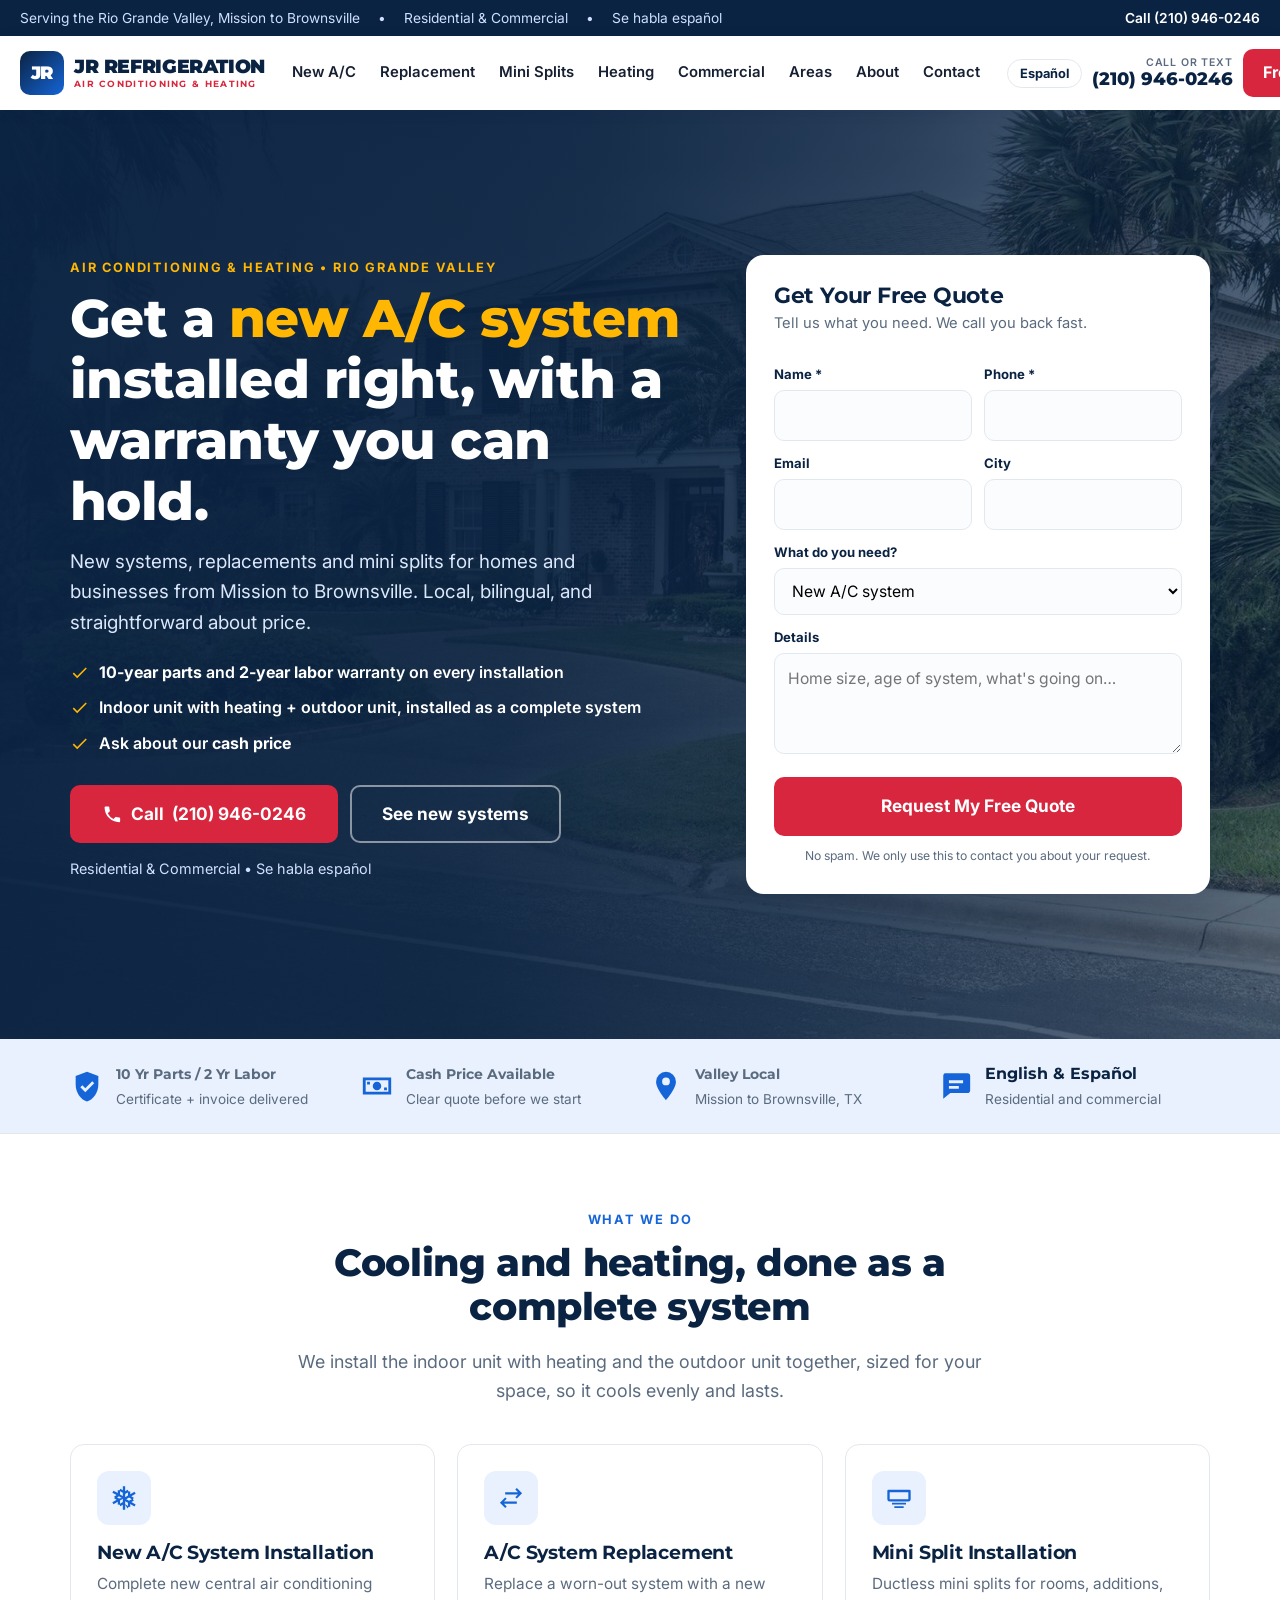
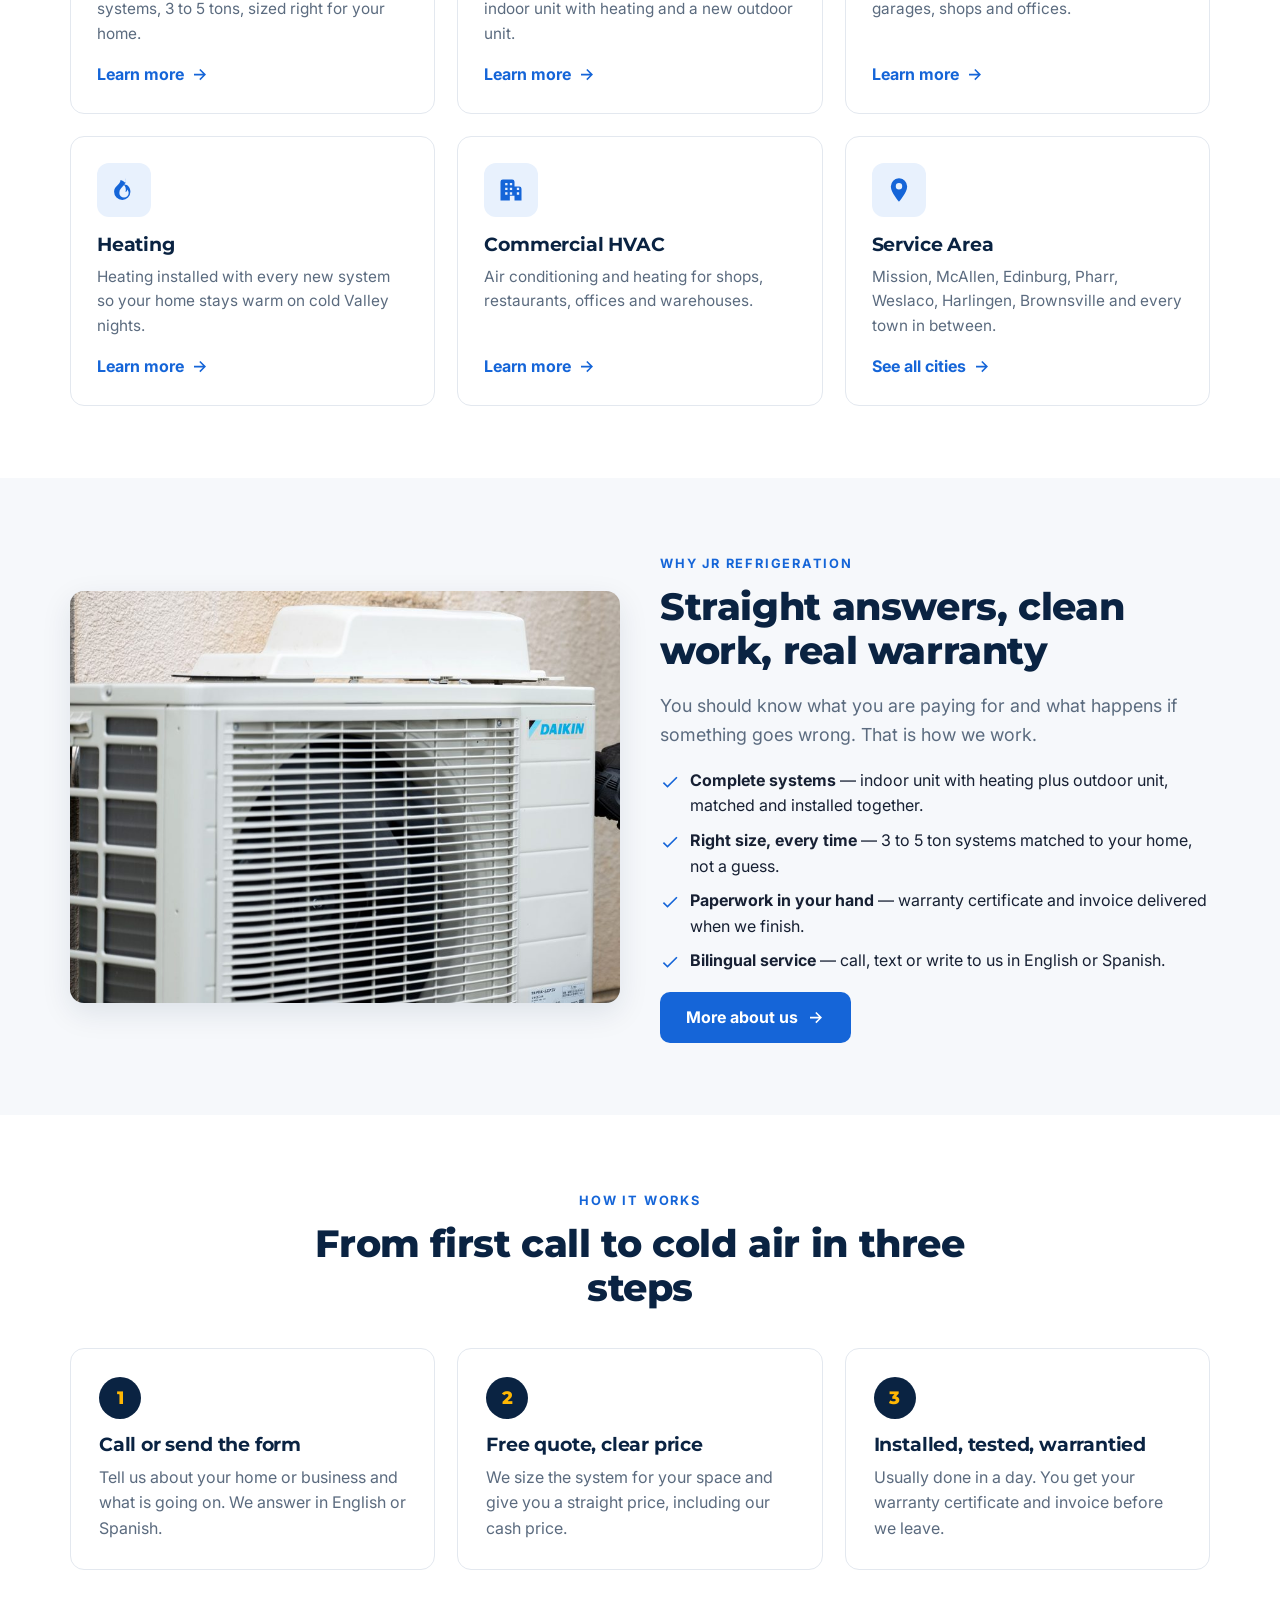
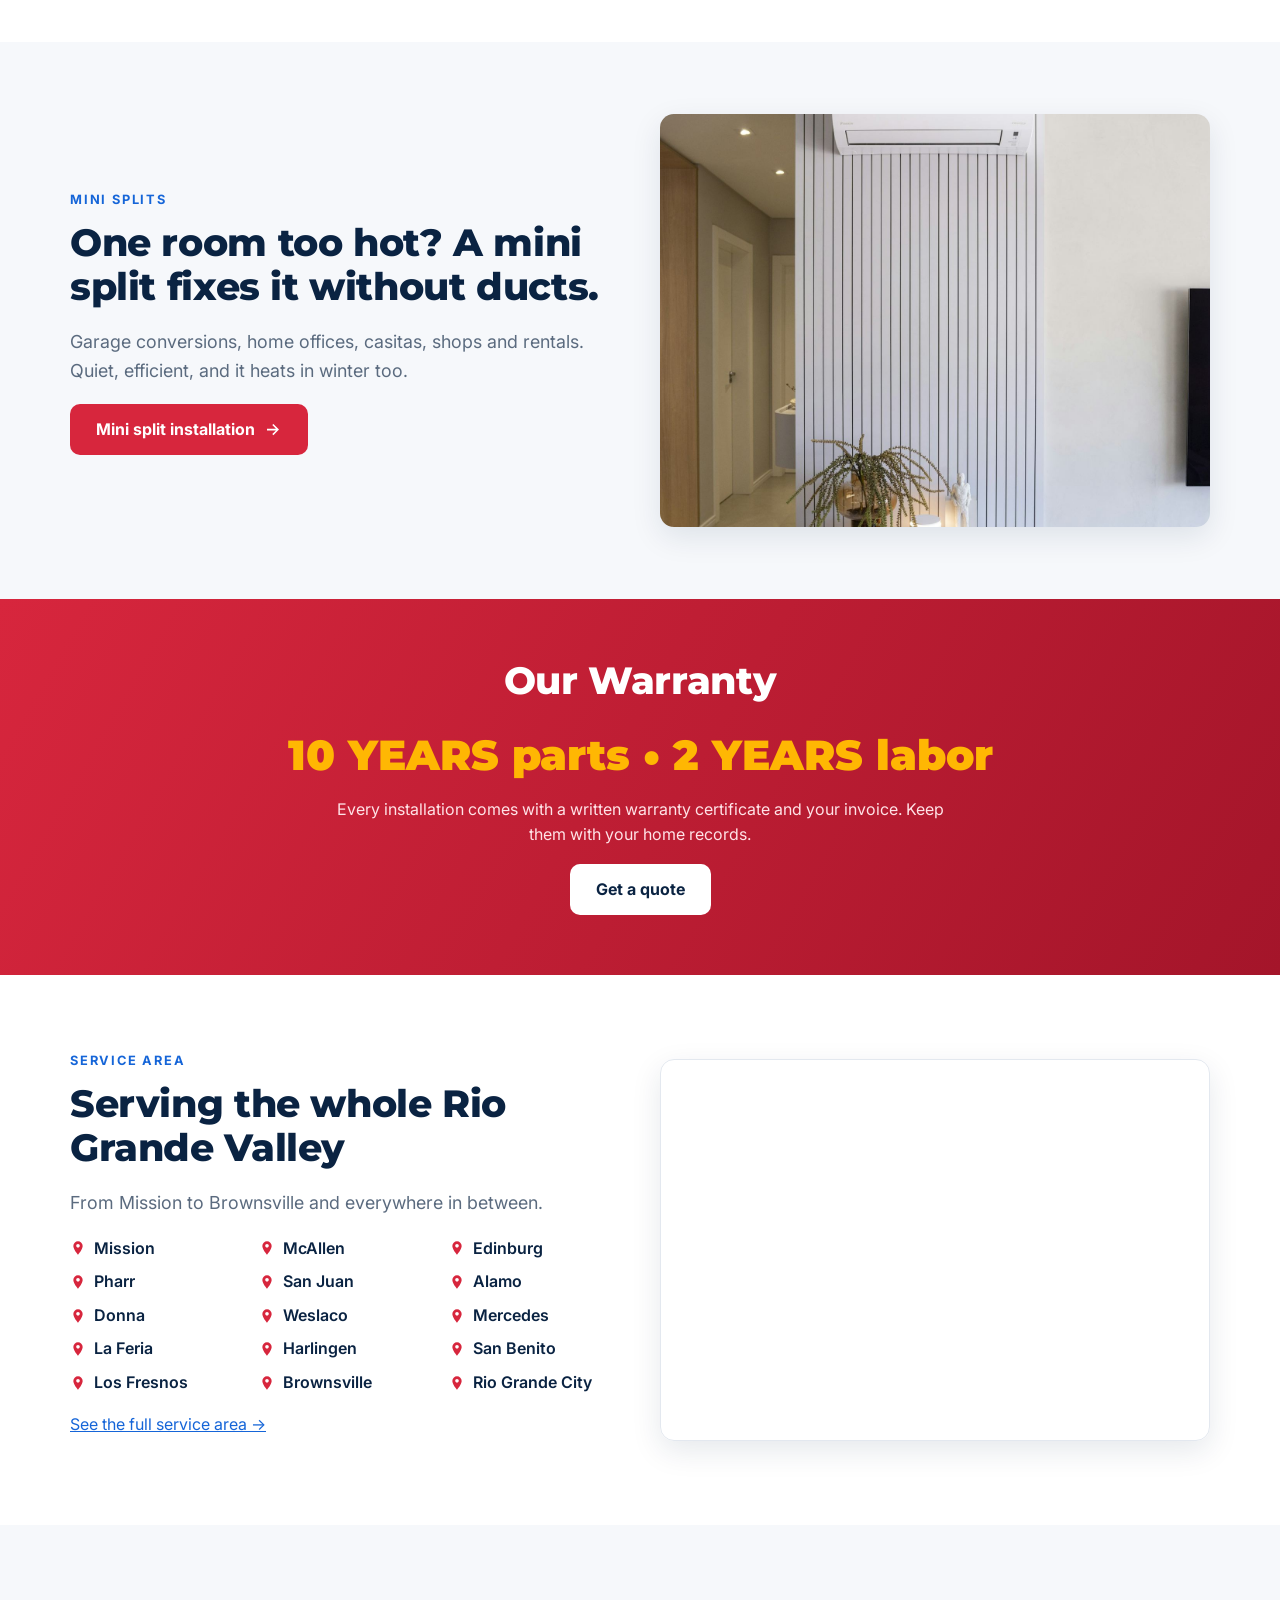
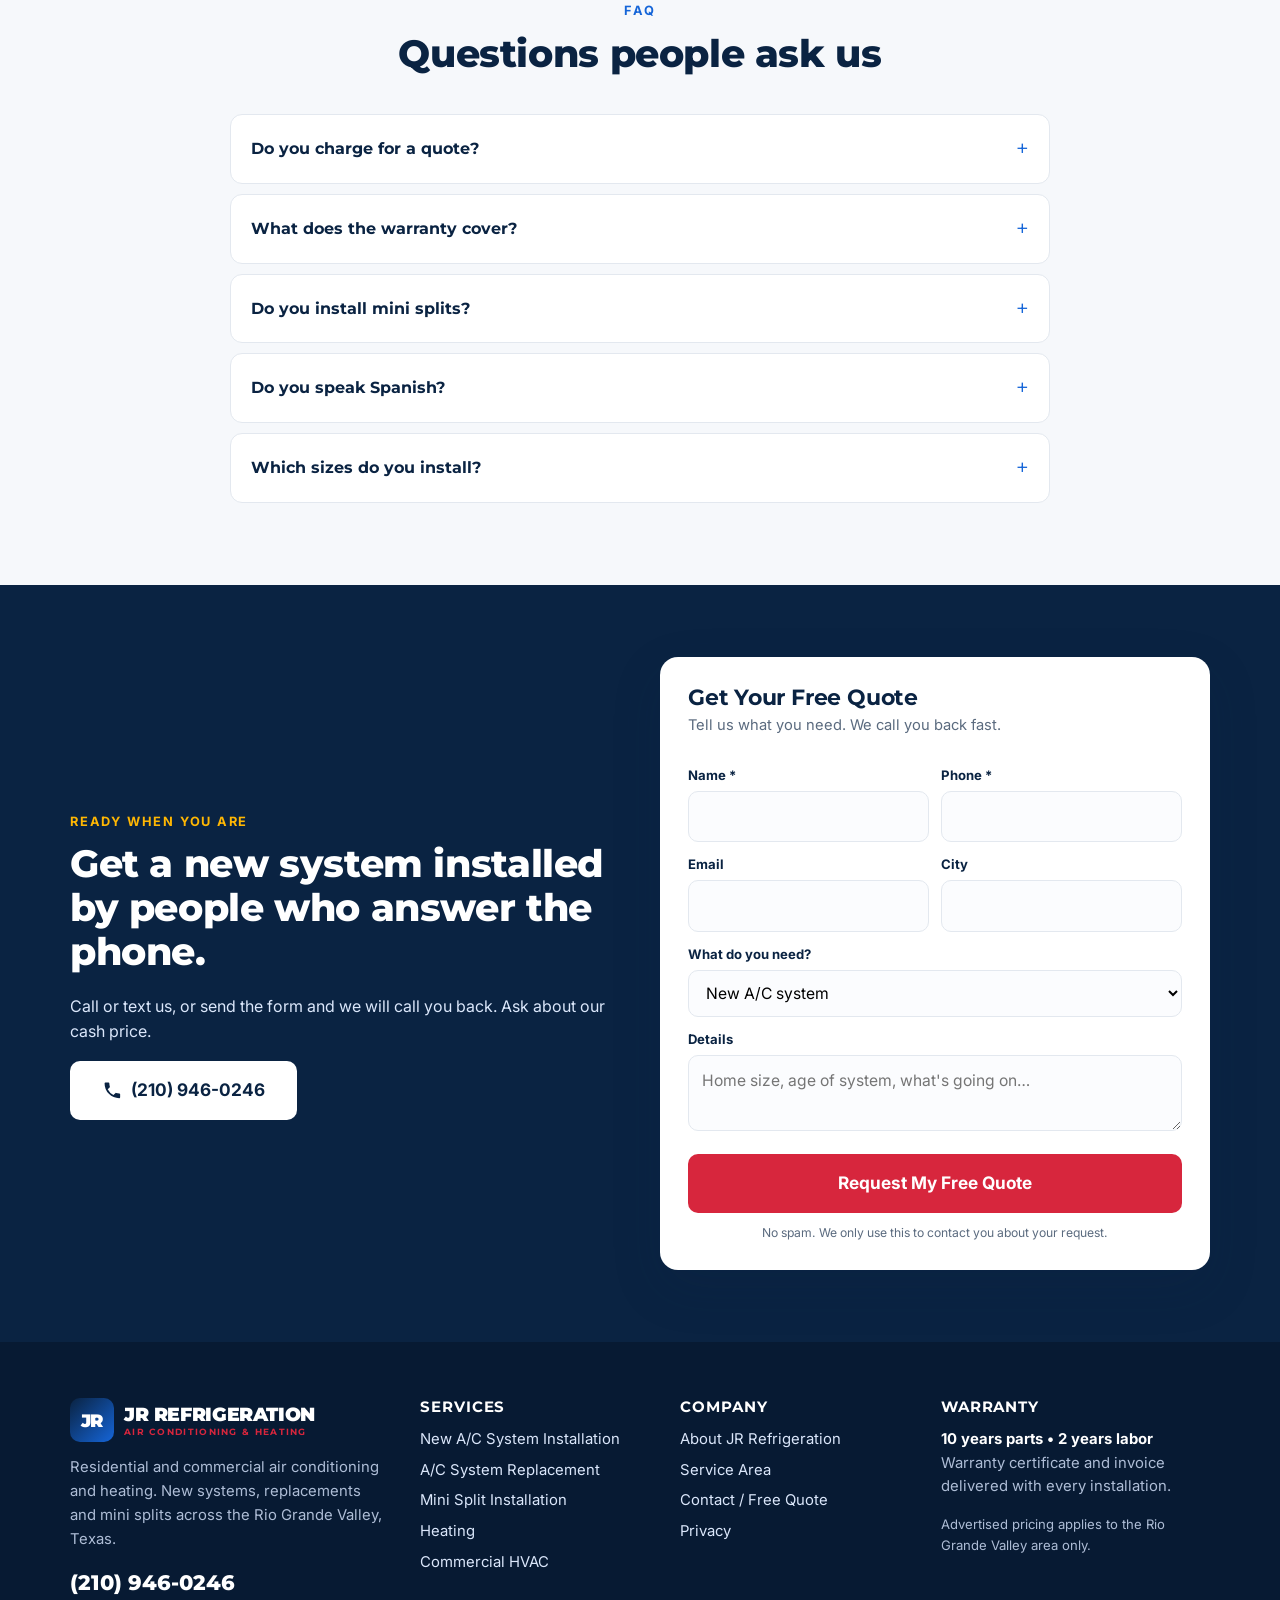
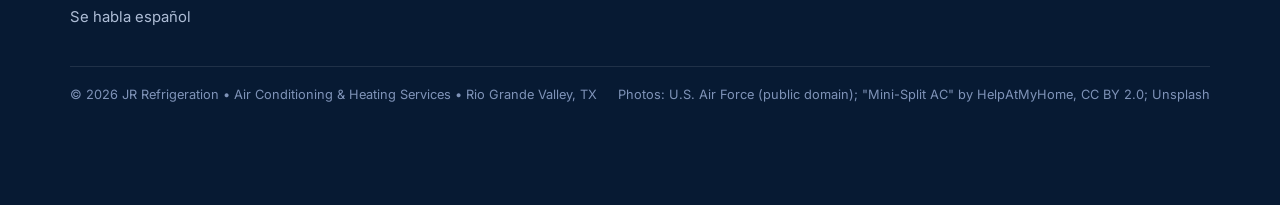
==== commit 7132f5d2: "Header: single-line nav, shorter labels, tighter sizing Co-Authored-By: Claude Fable 5.1 <noreply@an" ====
--- a/index.html
+++ b/index.html
@@ -11,7 +11,7 @@
 <div class="topbar"><div class="wrap"><div class="left"><span><span data-es="Sirviendo al Valle del Río Grande, de Mission a Brownsville">Serving the Rio Grande Valley, Mission to Brownsville</span></span><span class="sec">&bull;</span><span class="sec"><span data-es="Residencial y Comercial">Residential &amp; Commercial</span></span><span class="sec">&bull;</span><span class="sec">Se habla español</span></div><a href="tel:+12109460246"><span data-es="Llame">Call</span> (210) 946-0246</a></div></div>
 <header class="site"><div class="wrap">
   <a class="logo" href="/" aria-label="JR Refrigeration home"><span class="mark">JR</span><span class="name">JR REFRIGERATION<small>AIR CONDITIONING &amp; HEATING</small></span></a>
-  <nav class="main" aria-label="Main"><a href="/" class="active"><span data-es="Inicio">Home</span></a><a href="/services/ac-installation/"><span data-es="Sistemas Nuevos">New Systems</span></a><a href="/services/mini-splits/"><span data-es="Mini Splits">Mini Splits</span></a><a href="/services/heating/"><span data-es="Calefacción">Heating</span></a><a href="/services/commercial/"><span data-es="Comercial">Commercial</span></a><a href="/service-area/"><span data-es="Área de Servicio">Service Area</span></a><a href="/about/"><span data-es="Nosotros">About</span></a><a href="/contact/"><span data-es="Contacto">Contact</span></a></nav>
+  <nav class="main" aria-label="Main"><a href="/services/ac-installation/"><span data-es="A/C Nuevo">New A/C</span></a><a href="/services/ac-replacement/"><span data-es="Reemplazo">Replacement</span></a><a href="/services/mini-splits/"><span data-es="Mini Splits">Mini Splits</span></a><a href="/services/heating/"><span data-es="Calefacción">Heating</span></a><a href="/services/commercial/"><span data-es="Comercial">Commercial</span></a><a href="/service-area/"><span data-es="Áreas">Areas</span></a><a href="/about/"><span data-es="Nosotros">About</span></a><a href="/contact/"><span data-es="Contacto">Contact</span></a></nav>
   <div class="hdr-cta"><button class="lang" type="button" aria-label="Cambiar idioma">Español</button><a class="hdr-phone" href="tel:+12109460246"><small><span data-es="Llame o mande texto">Call or text</span></small><b>(210) 946-0246</b></a><a class="btn btn-red" href="/contact/"><span data-es="Cotización Gratis">Free Quote</span></a><button class="burger" type="button" aria-label="Menu"><svg class="ico" viewBox="0 0 24 24"><path d="M3 6h18v2H3zm0 5h18v2H3zm0 5h18v2H3z"/></svg></button></div>
 </div></header>
 <main>
--- a/css/style.css
+++ b/css/style.css
@@ -7,7 +7,7 @@
 .wrap{max-width:1180px;margin:0 auto;padding:0 20px}
 .eyebrow{display:inline-block;font-weight:700;font-size:.8rem;letter-spacing:.14em;text-transform:uppercase;color:var(--blue);margin-bottom:10px}
 .lead{font-size:1.12rem;color:var(--muted)}
-.btn{display:inline-flex;align-items:center;justify-content:center;gap:8px;padding:14px 24px;border-radius:10px;font-weight:700;text-decoration:none;border:2px solid transparent;cursor:pointer;font-size:1rem;transition:.18s;font-family:inherit;line-height:1.2}
+.btn{display:inline-flex;align-items:center;justify-content:center;gap:8px;padding:14px 24px;white-space:nowrap;border-radius:10px;font-weight:700;text-decoration:none;border:2px solid transparent;cursor:pointer;font-size:1rem;transition:.18s;font-family:inherit;line-height:1.2}
 .btn-red{background:var(--red);color:#fff}.btn-red:hover{background:var(--red2);transform:translateY(-1px)}
 .btn-blue{background:var(--blue);color:#fff}.btn-blue:hover{background:var(--blue2);transform:translateY(-1px)}
 .btn-white{background:#fff;color:var(--navy)}.btn-white:hover{background:var(--sky)}
@@ -16,23 +16,24 @@
 .ico{width:1.2em;height:1.2em;fill:currentColor;flex:none}
 /* top bar + header */
 .topbar{background:var(--navy);color:#cfe0ff;font-size:.86rem}
-.topbar .wrap{display:flex;justify-content:space-between;align-items:center;gap:12px;min-height:36px}
+.topbar .wrap{display:flex;justify-content:space-between;align-items:center;gap:12px;min-height:36px;max-width:1280px}
 .topbar a{color:#fff;text-decoration:none;font-weight:600}
 .topbar .left{display:flex;gap:18px;align-items:center}
 header.site{position:sticky;top:0;z-index:50;background:#fff;box-shadow:0 2px 14px rgba(10,35,66,.08)}
-header.site .wrap{display:flex;align-items:center;gap:20px;min-height:76px}
+header.site .wrap{display:flex;align-items:center;gap:16px;height:74px;max-width:1280px}
 .logo{display:flex;align-items:center;gap:10px;text-decoration:none;color:var(--navy)}
 .logo .mark{width:44px;height:44px;border-radius:10px;background:linear-gradient(135deg,var(--navy),var(--blue));display:grid;place-items:center;color:#fff;font-family:Montserrat;font-weight:900;font-size:1.15rem;letter-spacing:-.04em}
-.logo .name{font-family:Montserrat;font-weight:900;font-size:1.25rem;line-height:1;letter-spacing:-.02em}
-.logo .name small{display:block;font-size:.62rem;font-weight:700;letter-spacing:.16em;color:var(--red);margin-top:3px}
-nav.main{margin-left:auto;display:flex;gap:4px;align-items:center}
-nav.main a{color:var(--ink);text-decoration:none;font-weight:600;padding:10px 12px;border-radius:8px;font-size:.95rem}
+.logo .name{font-family:Montserrat;font-weight:900;font-size:1.2rem;line-height:1;letter-spacing:-.02em;white-space:nowrap}
+.logo .name small{display:block;font-size:.58rem;font-weight:700;letter-spacing:.14em;color:var(--red);margin-top:3px;white-space:nowrap}
+nav.main{margin-left:auto;display:flex;gap:2px;align-items:center}
+nav.main a{color:var(--ink);text-decoration:none;font-weight:600;padding:9px 11px;border-radius:8px;font-size:.93rem;white-space:nowrap}
 nav.main a:hover,nav.main a.active{background:var(--sky);color:var(--blue2)}
-.hdr-cta{display:flex;align-items:center;gap:10px}
+.hdr-cta{display:flex;align-items:center;gap:10px;flex:none}
+.hdr-cta .btn{padding:12px 18px}
 .hdr-phone{display:flex;flex-direction:column;align-items:flex-end;text-decoration:none;color:var(--navy);line-height:1.1}
-.hdr-phone small{font-size:.7rem;color:var(--muted);font-weight:600;text-transform:uppercase;letter-spacing:.08em}
-.hdr-phone b{font-family:Montserrat;font-size:1.2rem;font-weight:800}
-.lang{border:1.5px solid var(--line);background:#fff;border-radius:999px;padding:6px 12px;font-weight:700;font-size:.8rem;cursor:pointer;color:var(--navy);font-family:inherit}
+.hdr-phone small{font-size:.66rem;color:var(--muted);font-weight:600;text-transform:uppercase;letter-spacing:.08em;white-space:nowrap}
+.hdr-phone b{font-family:Montserrat;font-size:1.15rem;font-weight:800;white-space:nowrap}
+.lang{border:1.5px solid var(--line);background:#fff;border-radius:999px;padding:6px 12px;font-weight:700;font-size:.8rem;cursor:pointer;color:var(--navy);font-family:inherit;white-space:nowrap}
 .lang:hover{border-color:var(--blue)}
 .burger{display:none;background:none;border:0;width:44px;height:44px;cursor:pointer;color:var(--navy)}
 .burger .ico{width:28px;height:28px}
@@ -122,7 +123,8 @@
 .mbar{display:none;position:fixed;bottom:0;left:0;right:0;z-index:60;background:#fff;border-top:1px solid var(--line);padding:10px 12px;gap:10px;box-shadow:0 -6px 20px rgba(10,35,66,.12)}
 .mbar .btn{flex:1;padding:13px 10px}
 /* responsive */
-@media(max-width:1180px){nav.main a{padding:8px 7px;font-size:.86rem}.hdr-cta .btn{display:none}.logo .name{font-size:1.05rem}.hdr-phone b{font-size:1.05rem}header.site .wrap{gap:12px}}
+@media(max-width:1240px){.hdr-cta .btn{display:none}}
+@media(max-width:1100px){nav.main a{padding:8px 8px;font-size:.88rem}.logo .name{font-size:1.05rem}.hdr-phone b{font-size:1.05rem}header.site .wrap{gap:10px}}
 @media(max-width:1000px){.hero .wrap{grid-template-columns:1fr;gap:34px;padding:52px 20px}.trust .wrap{grid-template-columns:1fr 1fr}.grid3{grid-template-columns:1fr 1fr}.steps{grid-template-columns:1fr}.content{grid-template-columns:1fr}.side{position:static}footer.site .cols{grid-template-columns:1fr 1fr}.cta-final .wrap{grid-template-columns:1fr}}
-@media(max-width:980px){nav.main{display:none;position:absolute;top:76px;left:0;right:0;background:#fff;flex-direction:column;align-items:stretch;padding:10px 16px 16px;box-shadow:0 14px 30px rgba(10,35,66,.15)}nav.main.open{display:flex}nav.main a{padding:13px 10px;border-bottom:1px solid var(--line)}.burger{display:block}.hdr-phone{display:none}.topbar .left span.sec{display:none}}
+@media(max-width:980px){nav.main{display:none;position:absolute;top:74px;left:0;right:0;background:#fff;flex-direction:column;align-items:stretch;padding:10px 16px 16px;box-shadow:0 14px 30px rgba(10,35,66,.15)}nav.main.open{display:flex}nav.main a{padding:13px 10px;border-bottom:1px solid var(--line)}.burger{display:block}.hdr-phone{display:none}.topbar .left span.sec{display:none}}
 @media(max-width:640px){.grid3,.grid2,.trust .wrap,.cities,footer.site .cols{grid-template-columns:1fr}.form-card .row{grid-template-columns:1fr}section{padding:52px 0}.mbar{display:flex}.hdr-cta .btn{display:none}.topbar .wrap{justify-content:center}.topbar .left{display:none}}
